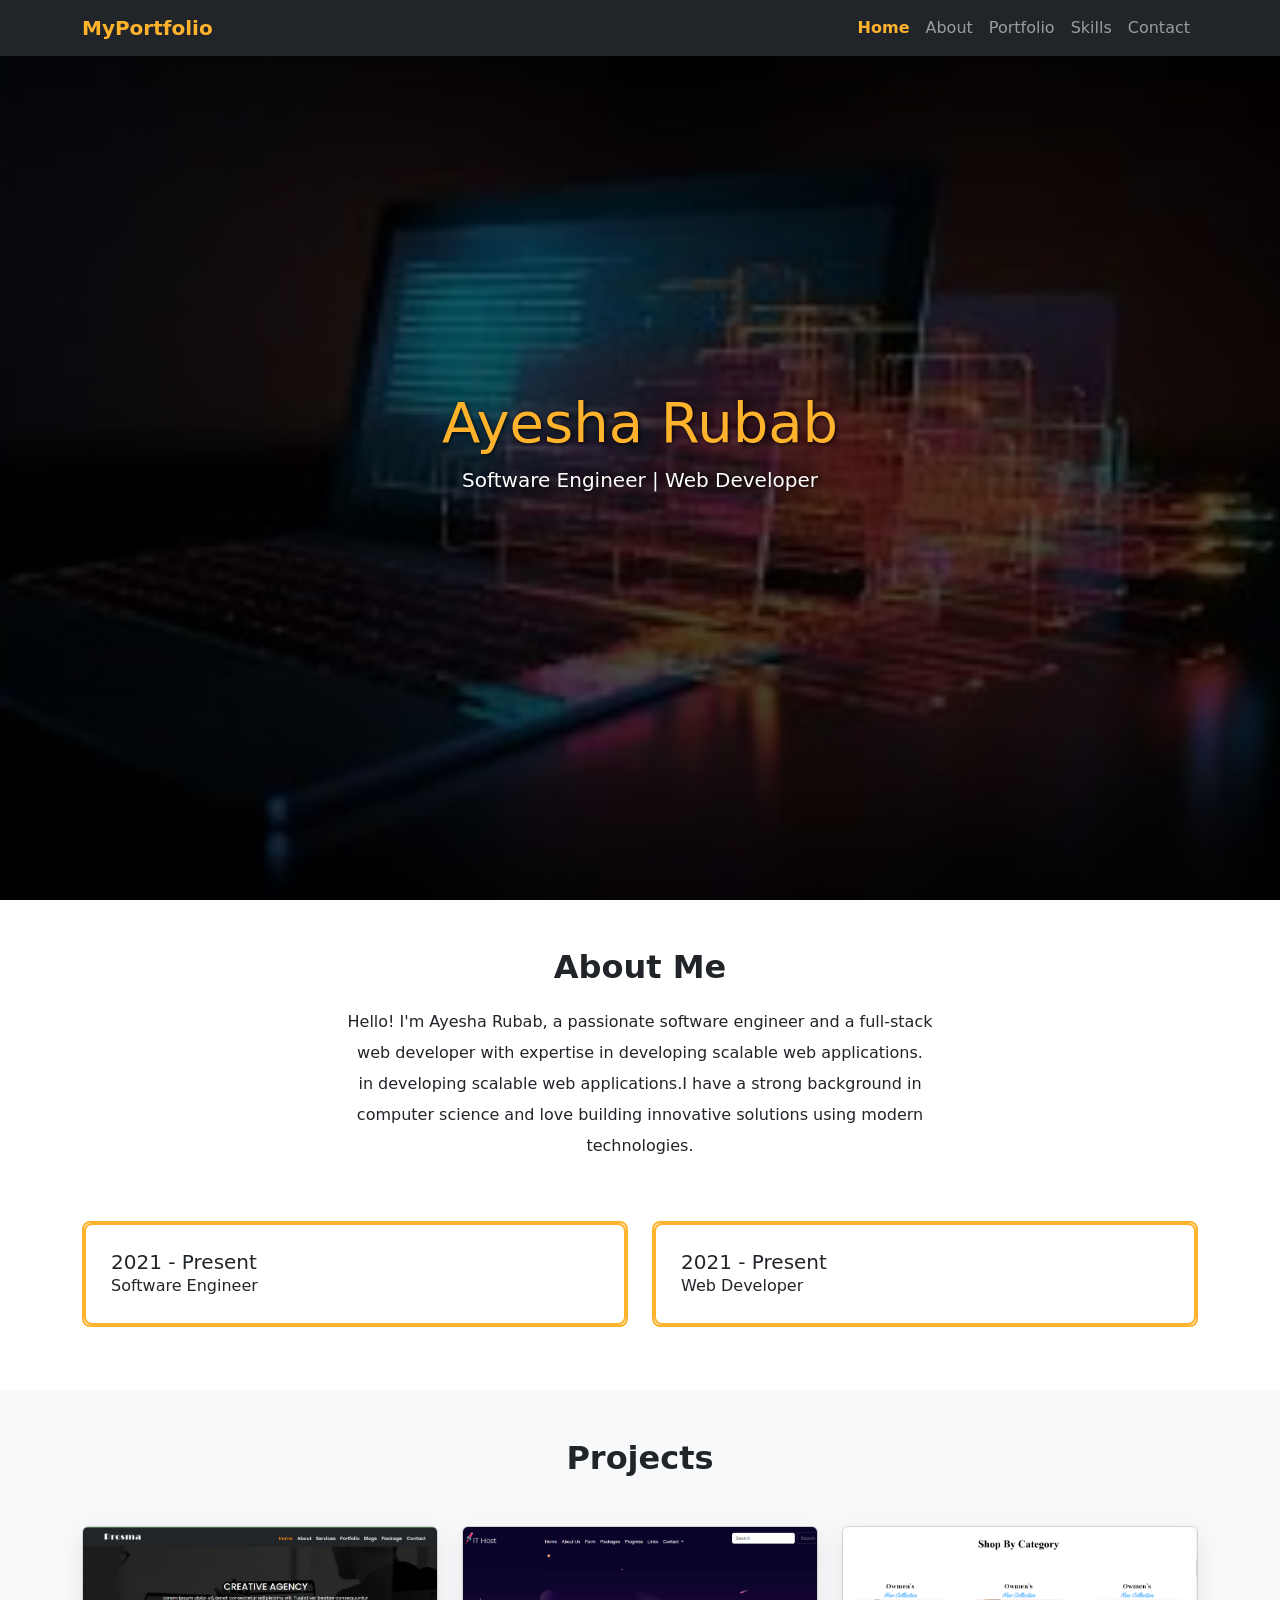
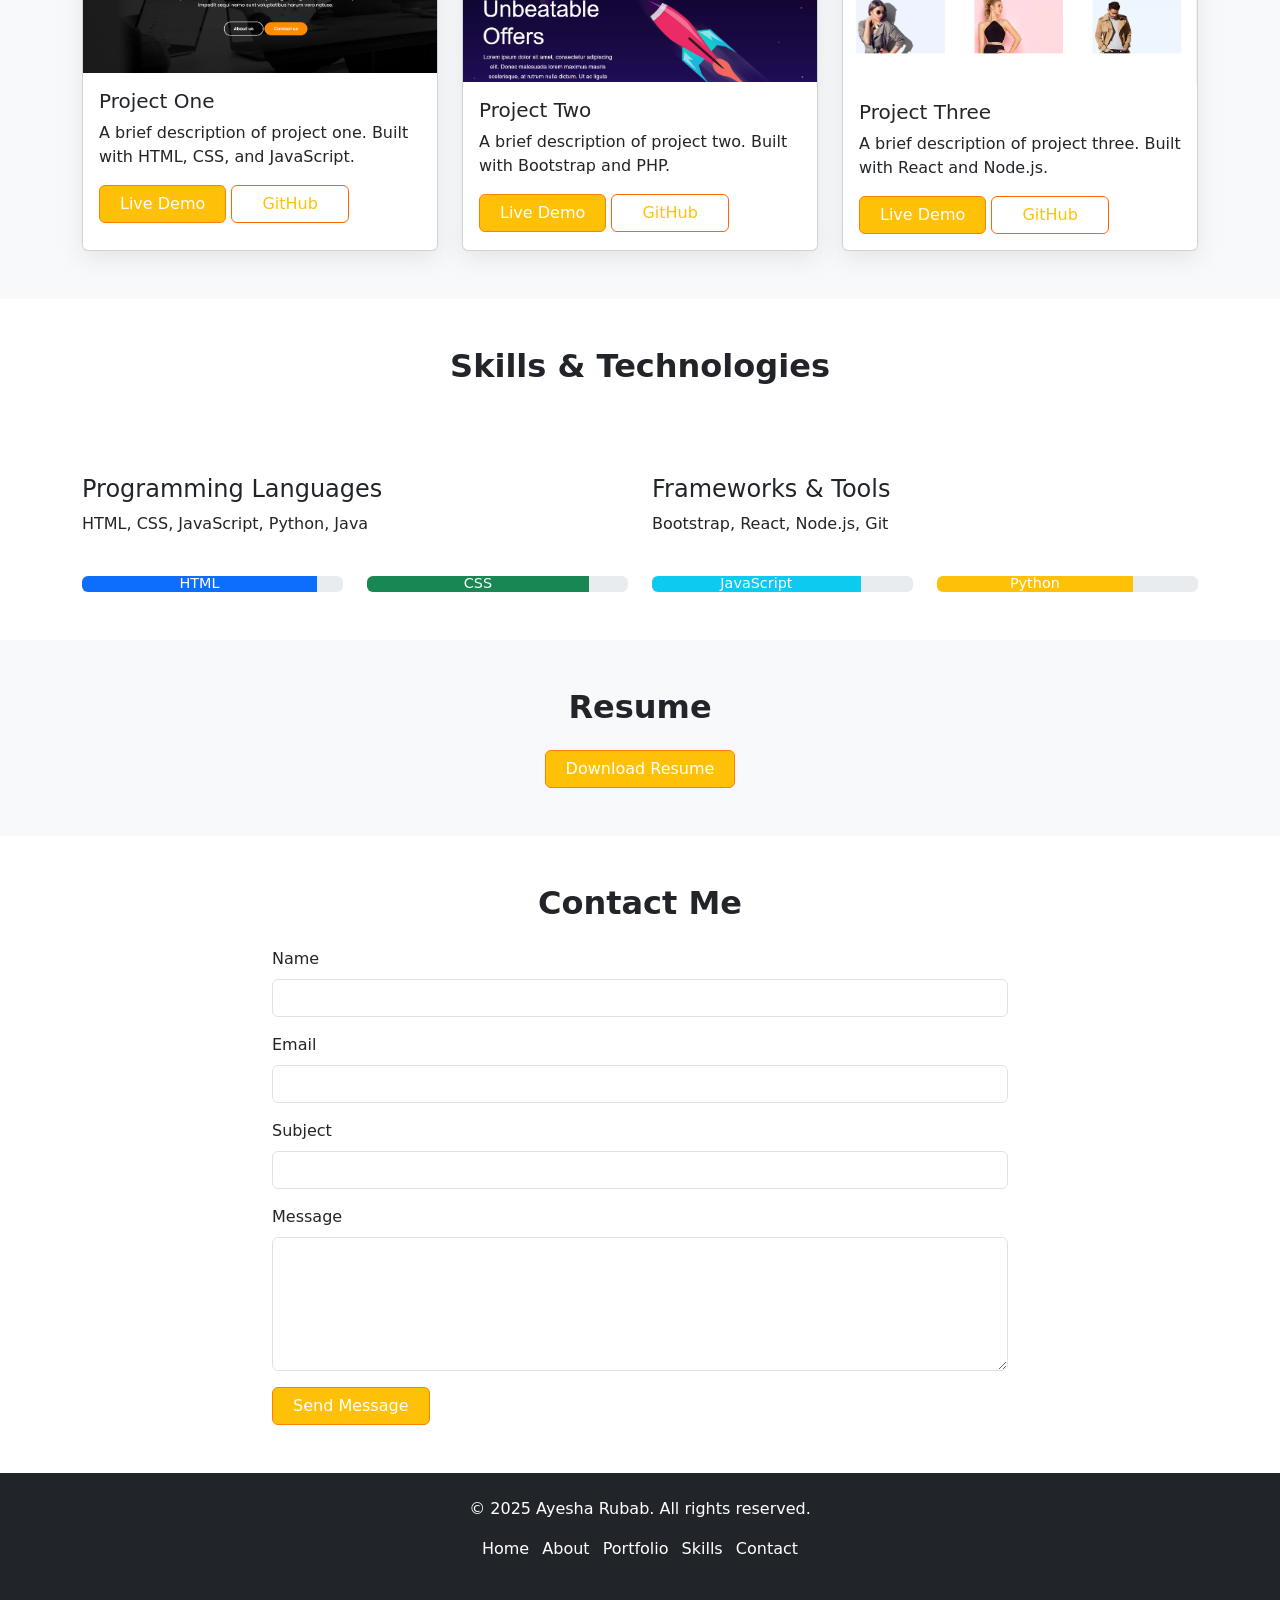
==== index.html @ a063195f "Rename portfolio.html to index.html" ====
<!DOCTYPE html>
<html lang="en">
<head>
  <meta charset="UTF-8">
  <meta name="viewport" content="width=device-width, initial-scale=1">
  <title>Software Engineer Portfolio</title>
  <!-- Bootstrap CSS -->
  <link href="https://cdn.jsdelivr.net/npm/bootstrap@5.3.0/dist/css/bootstrap.min.css" rel="stylesheet">
  <!-- Animate.css -->
  <link rel="stylesheet" href="https://cdnjs.cloudflare.com/ajax/libs/animate.css/4.1.1/animate.min.css"/>
  <!-- MY CSS -->
  <link rel="stylesheet" href="portfolio.css">
</head>

<body data-bs-spy="scroll" data-bs-target="#navbar" data-bs-offset="70" tabindex="0">
  <!-- Header and Navbar -->
  <nav id="navbar" class="navbar navbar-expand-lg navbar-dark bg-dark fixed-top">
    <div class="container">
      <a class="navbar-brand" href="#hero" >MyPortfolio</a>
      <button class="navbar-toggler" type="button" data-bs-toggle="collapse" data-bs-target="#navbarNav"
              aria-controls="navbarNav" aria-expanded="false" aria-label="Toggle navigation">
        <span class="navbar-toggler-icon"></span>
      </button>
      <div class="collapse navbar-collapse" id="navbarNav">
        <ul class="navbar-nav ms-auto">
          <li class="nav-item"><a class="nav-link" href="#hero">Home</a></li>
          <li class="nav-item"><a class="nav-link" href="#about">About</a></li>
          <li class="nav-item"><a class="nav-link" href="#portfolio">Portfolio</a></li>
          <li class="nav-item"><a class="nav-link" href="#skills">Skills</a></li>
          <li class="nav-item"><a class="nav-link" href="#contact">Contact</a></li>
        </ul>
      </div>
    </div>
  </nav>

  <!-- Hero Section -->
  <section id="hero" class="d-flex align-items-center justify-content-center vh-100 bg-light">
    <div class="container text-center">
      <h1 class="display-4 animate__animated animate__fadeInDown">Ayesha Rubab</h1>
      <p class="lead animate__animated animate__fadeInUp">Software Engineer | Web Developer</p>
     
    </div>
  </section>

  <!-- About Section -->
  <section id="about" class="py-5 bg-white">
    <div class="container">
      <h2 class="mb-4 text-center animate__animated animate__fadeInUp" >About Me</h2>
      <div class="row">
        
        <div class="col-md-12 animate__animated animate__fadeInLeft " style="text-align: center;">
       
          <p>
            <span class="typing" style="animation-delay: 0s;">Hello! I'm Ayesha Rubab, a passionate software engineer and a full-stack</span>
            <br>
            <span class="typing" style="animation-delay: 1.5s;"> web developer with expertise in developing scalable web applications.</span>
            <br>
            <span class="typing" style="animation-delay: 3s;">in developing scalable web applications.I have a strong background in </span>
            <br></span>
        
            <span class="typing" style="animation-delay: 4.5s;">  computer science and love building innovative solutions using modern </span>
            <br>
            <span class="typing" style="animation-delay: 6s;">  technologies.</span>
          </p>
        </div>
        </div>
           </div>
          </div>
       
      </div>
    </div>
    <div class="container"style="margin-top: 40px;" >
      <div class="row">
        <div class="col-md-6">
          <div class="cards mb-3">
            <div class="cards-body">
              <h5 class="card-title">2021 - Present</h5>
              <p class="card-text">Software Engineer</p>
            </div>
          </div>
        </div>
        <div class="col-md-6">
          <div class="cards mb-3">
            <div class="cards-body">
              <h5 class="card-title">2021 - Present</h5>
              <p class="card-text">Web Developer</p>
            </div>
          </div>
        </div>
      </div>
    </div>
  </section>

  <!--Projects Section -->
  <section id="portfolio" class="py-5 bg-light">
    <div class="container">
      <h2 class="mb-5 text-center animate__animated animate__fadeInUp" >Projects</h2>
      <div class="row g-4">
        <div class="col-md-4 animate__animated animate__fadeInUp">
          <div class="card h-100">
            <img src="project1.PNG" class="card-img-top" alt="Project 1">
            <div class="card-body">
              <h5 class="card-title">Project One</h5>
              <p class="card-text">A brief description of project one. Built with HTML, CSS, and JavaScript.</p>
              <a href="#" class="btn btn-primary">Live Demo</a>
              <a href="#" class="btn btn-secondary">GitHub</a>
            </div>
          </div>
        </div>
        <div class="col-md-4 animate__animated animate__fadeInUp" style="animation-delay: 0.2s;">
          <div class="card h-100">
            <img src="project2.PNG" class="card-img-top" alt="Project 2">
            <div class="card-body">
              <h5 class="card-title">Project Two</h5>
              <p class="card-text">A brief description of project two. Built with Bootstrap and PHP.</p>
              <a href="#" class="btn btn-primary">Live Demo</a>
              <a href="#" class="btn btn-secondary">GitHub</a>
            </div>
          </div>
        </div>
        <div class="col-md-4 animate__animated animate__fadeInUp" style="animation-delay: 0.4s;">
          <div class="card h-100">
            <img src="project3.PNG" class="card-img-top" alt="Project 3">
            <div class="card-body">
              <h5 class="card-title">Project Three</h5>
              <p class="card-text">A brief description of project three. Built with React and Node.js.</p>
              <a href="#" class="btn btn-primary">Live Demo</a>
              <a href="#" class="btn btn-secondary">GitHub</a>
            </div>
          </div>
        </div>
      </div>
    </div>
  </section>

  <!-- Skills & Technologies Section -->
  <section id="skills" class="py-5 bg-white">
    <div class="container">
      <h2 class="text-center animate__animated animate__fadeInUp" style="margin-bottom: 90px;">Skills & Technologies</h2>
      <div class="row">
        <div class="col-md-6 animate__animated animate__fadeInLeft">
          <h4>Programming Languages</h4>
          <p>HTML, CSS, JavaScript, Python, Java</p>
        </div>
        <div class="col-md-6 animate__animated animate__fadeInRight">
          <h4>Frameworks & Tools</h4>
          <p>Bootstrap, React, Node.js, Git</p>
        </div>
      </div>
      <div class="row mt-4">
        <div class="col-md-3 animate__animated animate__fadeInUp">
          <div class="progress">
            <div class="progress-bar" role="progressbar" style="width: 90%;" aria-valuenow="90" aria-valuemin="0" aria-valuemax="100">HTML</div>
          </div>
        </div>
        <div class="col-md-3 animate__animated animate__fadeInUp" style="animation-delay: 0.2s;">
          <div class="progress">
            <div class="progress-bar bg-success" role="progressbar" style="width: 85%;" aria-valuenow="85" aria-valuemin="0" aria-valuemax="100">CSS</div>
          </div>
        </div>
        <div class="col-md-3 animate__animated animate__fadeInUp" style="animation-delay: 0.4s;">
          <div class="progress">
            <div class="progress-bar bg-info" role="progressbar" style="width: 80%;" aria-valuenow="80" aria-valuemin="0" aria-valuemax="100">JavaScript</div>
          </div>
        </div>
        <div class="col-md-3 animate__animated animate__fadeInUp" style="animation-delay: 0.6s;">
          <div class="progress">
            <div class="progress-bar bg-warning" role="progressbar" style="width: 75%;" aria-valuenow="75" aria-valuemin="0" aria-valuemax="100">Python</div>
          </div>
        </div>
      </div>
    </div>
  </section>

  <!-- Resume Section -->
  <section id="resume" class="py-5 bg-light">
    <div class="container">
      <h2 class="mb-4 text-center animate__animated animate__fadeInUp">Resume</h2>
      <div class="text-center">
        <a href="resume.pdf" class="btn btn-primary" target="_blank">Download Resume</a>

      </div>
    </div>
  </section>

  <!-- Contact Section -->
  <section id="contact" class="py-5 bg-white">
    <div class="container">
      <h2 class="mb-4 text-center animate__animated animate__fadeInUp">Contact Me</h2>
      <div class="row justify-content-center">
        <div class="col-md-8 animate__animated animate__fadeInUp">
          <form id="contact-form">
            <div class="mb-3">
              <label for="name" class="form-label">Name</label>
              <input type="text" class="form-control" id="name" required>
            </div>
            <div class="mb-3">
              <label for="email" class="form-label">Email</label>
              <input type="email" class="form-control" id="email" required>
            </div>
            <div class="mb-3">
              <label for="subject" class="form-label">Subject</label>
              <input type="text" class="form-control" id="subject" required>
            </div>
            <div class="mb-3">
              <label for="message" class="form-label">Message</label>
              <textarea class="form-control" id="message" rows="5" required></textarea>
            </div>
            <button type="submit" class="btn btn-primary animate__animated animate__pulse">Send Message</button>
          </form>
        </div>
      </div>
    </div>
  </section>

  <!-- Footer -->
  <footer class="py-4 bg-dark text-white">
    <div class="container text-center">
      <p>&copy; 2025 Ayesha Rubab. All rights reserved.</p>
      <p>
        <div class="below-links">
          <a href="#hero" class=" link me-2">Home</a>
        <a href="#about" class=" link me-2">About</a>
        <a href="#portfolio" class=" link me-2">Portfolio</a>
        <a href="#skills" class=" link me-2">Skills</a>
        <a href="#contact" class="link">Contact</a>
        </div>
      </p>
    </div>
  </footer>

  <!-- Bootstrap JS Bundle (with Popper) -->
  <script src="https://cdn.jsdelivr.net/npm/bootstrap@5.3.0/dist/js/bootstrap.bundle.min.js"></script>
  <!-- Custom JS -->
  <script src="portfolio.js"></script>
</body>
</html>
---- portfolio.css ----
/* Global styles */
body {
    scroll-behavior: smooth;
    cursor: pointer;
  }

 

.navbar-nav .nav-link {
  font-weight: 500;
  transition: all 0.3s ease-in-out;
}


.navbar-nav .nav-link.active {
    color: #FFB22C !important;
    font-weight: bold;
}
.navbar-brand{
  color:#FFB22C;
}

  
  /* Hero Section */
  #hero {
    background: linear-gradient(
        to bottom,
        rgba(0, 0, 0, 0.5), /* dark at the top */
        rgba(0, 0, 0, 0.8)    /* transparent at the bottom */
      ),
      url('portfolio bg.jpeg') no-repeat center center/cover;
    color: #fff;
    text-shadow: 1px 1px 4px rgba(0, 0, 0, 0.8);
  }
  
  
#hero h1{
    font-weight: 400;
    color:#FFB22C;
    transition: 0.6s;
}

#hero h1:hover{
  font-weight: 400;
  color: white;
}

.typing {
  display: inline-block;
  white-space: nowrap;
  overflow: hidden;
  border-right: 1px; /* Single-line cursor */
  width: 0;
  animation: typing 1.5s steps(30,end) forwards, blink 0.7s infinite;

}

@keyframes typing {
  from { width: 0; }
  to { width: 100%; }
}

@keyframes blink {
  50% { border-color: transparent; }
}
.card{
  box-shadow: rgba(149, 157, 165, 0.2) 0px 8px 24px;
}

/* Cards with Animation & Hover Effects */
.cards {
  border: 2px solid #FFB22C;
  border-radius: 8px;
  transition: transform 0.4s ease, box-shadow 0.4s ease;
  
}

.cards:hover {
  transform: scale(1.05);
  box-shadow: 0px 5px 15px rgba(255, 178, 44, 0.5);
}

.cards-body{
  border: 2px solid #FFB22C;
  border-radius: 8px;
  padding: 25px;
}
/* Adding Fade-in Effect on Scroll */
.animate__animated {
  animation-duration: 1s;
}

#hero p{
   color: #fff;
   cursor: pointer;
 transition: 0.6s;
}

#hero p:hover{
    color:#FFB22C;

 }
  /* Navbar Customization */
  .navbar-brand {
    font-weight: bold;
  }
  
  /* Section Headings */
  section h2 {
    font-weight: bold;
    margin-bottom: 1rem;
  }
  
  /* Progress Bars */
  .progress-bar {
    font-size: 0.9rem;
    line-height: 1.5;
  }
  
  /* Footer Links */
  footer a {
    transition: color 0.3s ease;
  }
  
  footer a:hover {
    color: #ffc107;
  }
  
  /* Custom Animation Duration */
  .animate__animated {
    animation-duration: 1s;
  }
  .btn-primary {
    background-color:#ffc107 ; /* Attractive orange background */
    border-color: #ff7f00;
    color: white;
    padding-left: 20px;
    padding-right: 20px;
}

.btn-secondary {
    background-color:white; /* Slightly darker orange */
    border-color: #ff6600;
    color:#ffc107 ;
    padding-left: 30px;
    padding-right: 30px;
    
}

/* Hover effect */
.btn-primary:hover, .btn-secondary:hover {
    background-color: #f57e28; /* Darker shade on hover */
    border-color: #cc5500;
    color: white;
    transform: scale(1.05);
    transition: all 0.3s ease-in-out;
}

  .below-links a{
    font-weight: 500;
    transition: all 0.3s ease-in-out;
    color: white;
  }

  .below-links:hover{
    font-weight: 500;
    transition: all 0.3s ease-in-out;
  }
  .link{
    list-style: none;
    text-decoration: none;
  }
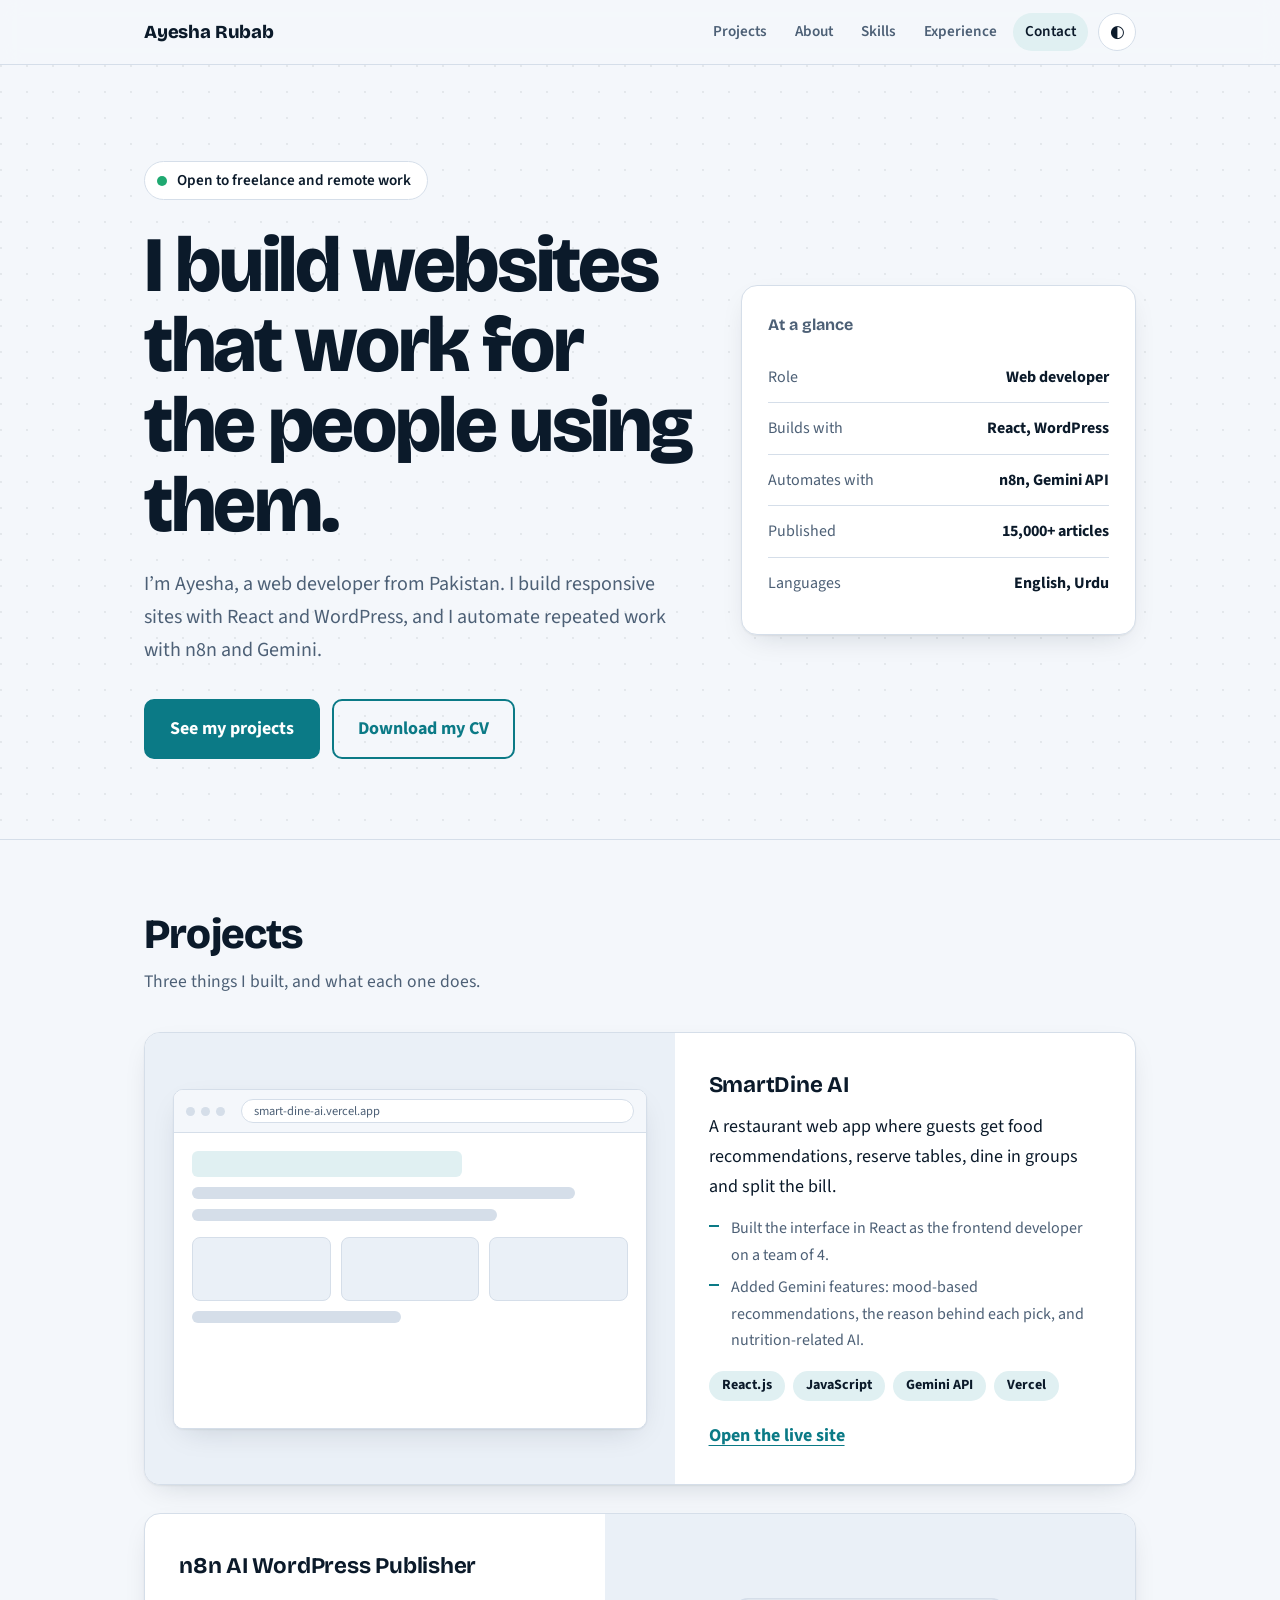
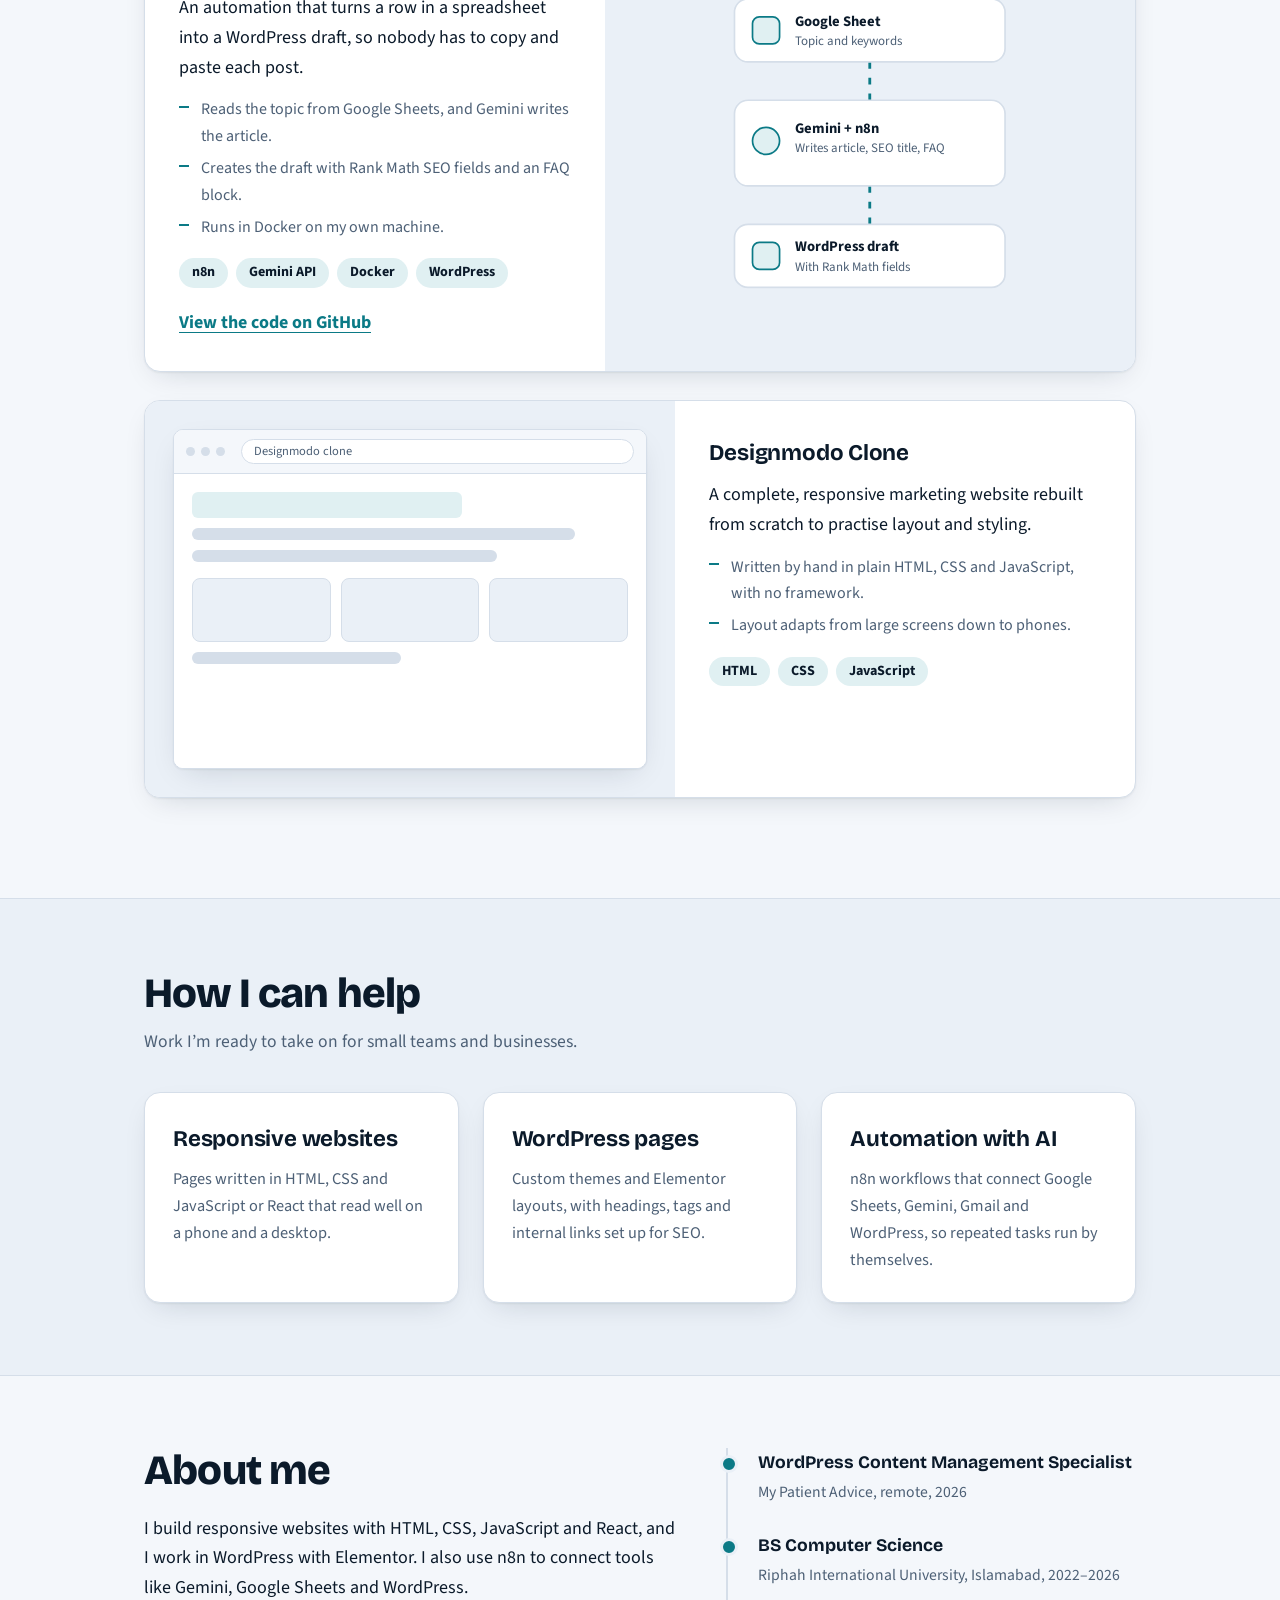
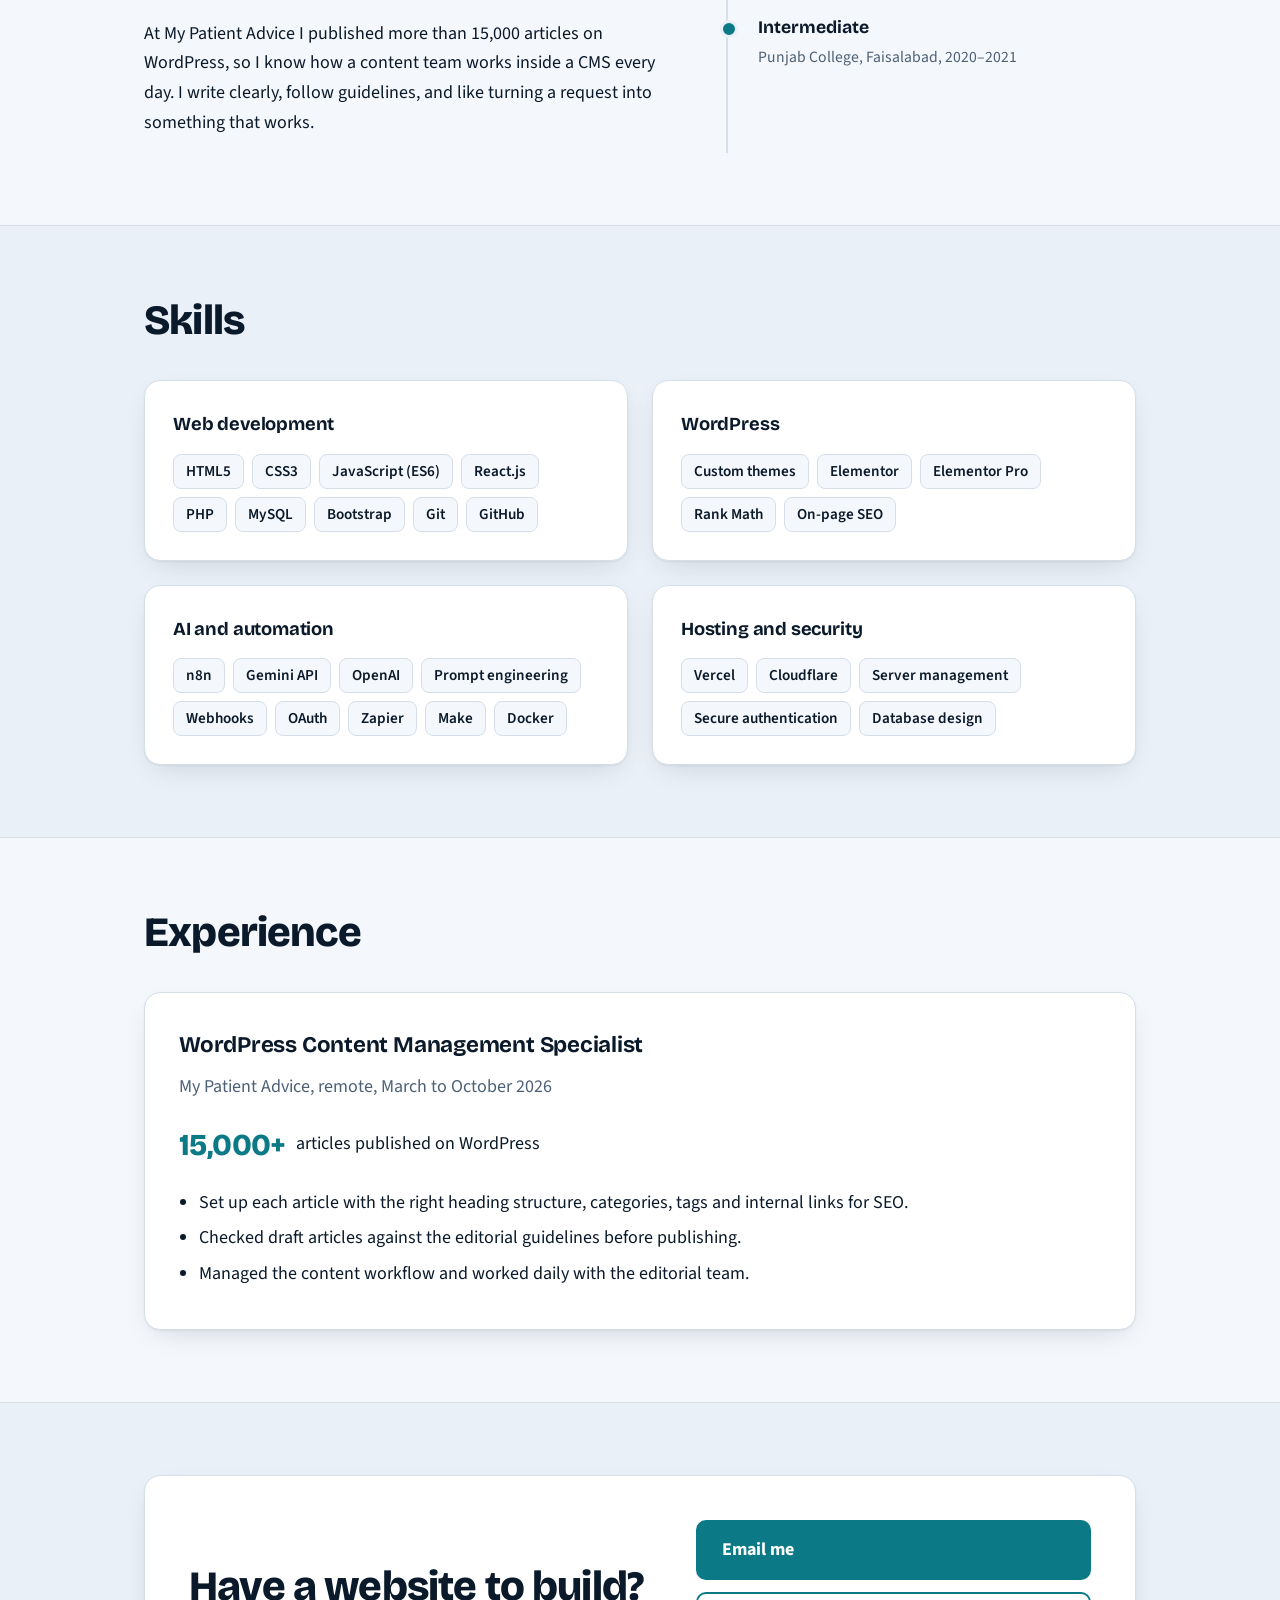
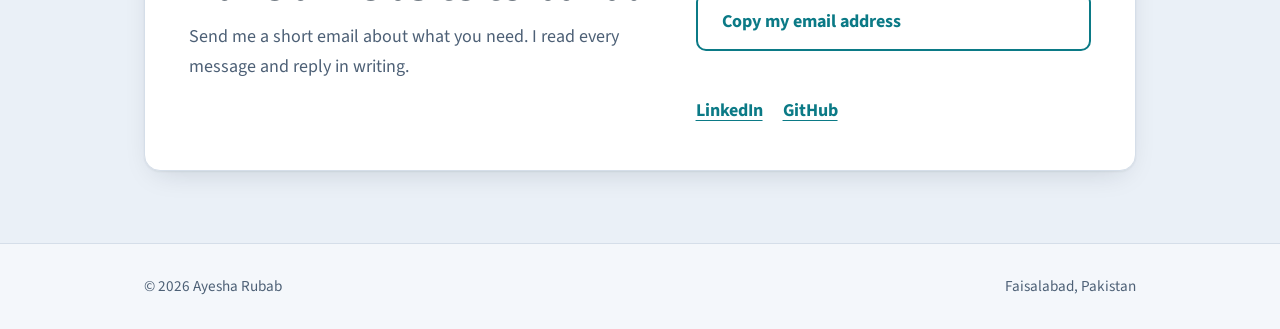
==== commit 6cf33df3: "Update index.html" ====
--- a/index.html
+++ b/index.html
@@ -1,237 +1,427 @@
 <!DOCTYPE html>
 <html lang="en">
 <head>
-  <meta charset="UTF-8">
-  <meta name="viewport" content="width=device-width, initial-scale=1">
-  <title>Software Engineer Portfolio</title>
-  <!-- Bootstrap CSS -->
-  <link href="https://cdn.jsdelivr.net/npm/bootstrap@5.3.0/dist/css/bootstrap.min.css" rel="stylesheet">
-  <!-- Animate.css -->
-  <link rel="stylesheet" href="https://cdnjs.cloudflare.com/ajax/libs/animate.css/4.1.1/animate.min.css"/>
-  <!-- MY CSS -->
-  <link rel="stylesheet" href="portfolio.css">
+<meta charset="utf-8">
+<meta name="viewport" content="width=device-width, initial-scale=1">
+<title>Ayesha Rubab | Web Developer</title>
+<meta name="description" content="Ayesha Rubab is a web developer who builds responsive websites with React and WordPress, and automations with n8n.">
+<meta name="theme-color" content="#0B1A2A">
+<link rel="preconnect" href="https://fonts.googleapis.com">
+<link rel="preconnect" href="https://fonts.gstatic.com" crossorigin>
+<link href="https://fonts.googleapis.com/css2?family=Bricolage+Grotesque:opsz,wght@12..96,500;12..96,700;12..96,800&family=Source+Sans+3:wght@400;600;700&display=swap" rel="stylesheet">
+<style>
+:root{
+  --bg:#F4F7FB; --bg2:#EAF0F7; --surface:#FFFFFF; --ink:#0B1A2A; --muted:#4D6076;
+  --line:#D5DEE9; --accent:#0B7A86; --accent2:#E08A00; --accent-ink:#FFFFFF; --tag:#E0F0F2;
+  --grid:rgba(11,26,42,.07); --shadow:0 1px 2px rgba(11,26,42,.06),0 10px 30px -12px rgba(11,26,42,.18);
+  --head:"Bricolage Grotesque","Segoe UI",Arial,sans-serif;
+  --body:"Source Sans 3","Segoe UI",Arial,sans-serif;
+}
+@media (prefers-color-scheme:dark){
+  :root:not([data-theme]){
+    --bg:#0B1A2A; --bg2:#0F2236; --surface:#122A40; --ink:#EAF1F8; --muted:#9DB2C7;
+    --line:#223C55; --accent:#4FD1DC; --accent2:#F4B04A; --accent-ink:#06202B; --tag:#16394A;
+    --grid:rgba(234,241,248,.06); --shadow:0 1px 2px rgba(0,0,0,.3),0 14px 34px -14px rgba(0,0,0,.6);
+  }
+}
+:root[data-theme="dark"]{
+  --bg:#0B1A2A; --bg2:#0F2236; --surface:#122A40; --ink:#EAF1F8; --muted:#9DB2C7;
+  --line:#223C55; --accent:#4FD1DC; --accent2:#F4B04A; --accent-ink:#06202B; --tag:#16394A;
+  --grid:rgba(234,241,248,.06); --shadow:0 1px 2px rgba(0,0,0,.3),0 14px 34px -14px rgba(0,0,0,.6);
+}
+*{box-sizing:border-box}
+html{scroll-behavior:smooth;scroll-padding-top:72px}
+body{margin:0;background:var(--bg);color:var(--ink);font-family:var(--body);font-size:18px;line-height:1.65;-webkit-font-smoothing:antialiased}
+a{color:var(--accent)}
+a:focus-visible,button:focus-visible{outline:3px solid var(--accent);outline-offset:3px;border-radius:6px}
+.wrap{max-width:1040px;margin:0 auto;padding:0 24px}
+.skip{position:absolute;left:-999px;top:8px;background:var(--accent);color:var(--accent-ink);padding:8px 14px;border-radius:6px;z-index:20}
+.skip:focus{left:8px}
+
+/* header */
+header.top{position:sticky;top:0;z-index:10;background:color-mix(in srgb,var(--bg) 88%,transparent);backdrop-filter:blur(10px);-webkit-backdrop-filter:blur(10px);border-bottom:1px solid var(--line)}
+header.top .wrap{display:flex;align-items:center;justify-content:space-between;gap:12px;min-height:64px}
+.brand{font-family:var(--head);font-weight:800;color:var(--ink);text-decoration:none;font-size:1.15rem;letter-spacing:-.01em}
+nav{display:flex;align-items:center;gap:4px;flex-wrap:wrap}
+nav a{color:var(--muted);text-decoration:none;font-weight:600;font-size:.95rem;padding:6px 12px;border-radius:999px}
+nav a:hover{color:var(--ink)}
+nav a.on{color:var(--ink);background:var(--tag)}
+.theme{margin-left:6px;width:38px;height:38px;border-radius:50%;border:1px solid var(--line);background:var(--surface);color:var(--ink);cursor:pointer;font-size:1.05rem;line-height:1}
+.theme:hover{border-color:var(--accent)}
+
+/* hero */
+.hero{position:relative;padding:96px 0 80px;background:
+  radial-gradient(circle at 1px 1px,var(--grid) 1px,transparent 0) 0 0/26px 26px}
+.hero .wrap{display:grid;grid-template-columns:1.25fr .9fr;gap:48px;align-items:center}
+.status{display:inline-flex;align-items:center;gap:10px;background:var(--surface);border:1px solid var(--line);border-radius:999px;padding:6px 16px 6px 12px;font-size:.95rem;font-weight:600;margin-bottom:26px}
+.dot{width:10px;height:10px;border-radius:50%;background:#1FA971;box-shadow:0 0 0 0 rgba(31,169,113,.55);animation:pulse 2.2s infinite}
+@keyframes pulse{70%{box-shadow:0 0 0 10px rgba(31,169,113,0)}100%{box-shadow:0 0 0 0 rgba(31,169,113,0)}}
+.hero h1{font-family:var(--head);font-weight:800;font-size:clamp(2.6rem,6.4vw,4.9rem);line-height:1.02;margin:0 0 22px;letter-spacing:-.03em}
+.lead{font-size:1.25rem;color:var(--muted);max-width:32em;margin:0 0 32px}
+.btns{display:flex;gap:12px;flex-wrap:wrap}
+.btn{display:inline-flex;align-items:center;gap:8px;padding:13px 24px;border-radius:10px;font-weight:700;text-decoration:none;border:2px solid var(--accent);cursor:pointer;font:inherit;font-weight:700;transition:transform .15s,filter .15s}
+.btn.primary{background:var(--accent);color:var(--accent-ink)}
+.btn.ghost{color:var(--accent);background:transparent}
+.btn:hover{transform:translateY(-2px)}
+
+/* hero aside: profile facts card */
+.facts{background:var(--surface);border:1px solid var(--line);border-radius:16px;box-shadow:var(--shadow);padding:26px}
+.facts h2{font-size:1rem;margin:0 0 14px;font-family:var(--head);color:var(--muted);font-weight:700}
+.facts ul{list-style:none;margin:0;padding:0}
+.facts li{display:flex;justify-content:space-between;gap:16px;padding:12px 0;border-top:1px solid var(--line);font-size:1rem}
+.facts li:first-child{border-top:0}
+.facts li span:first-child{color:var(--muted)}
+.facts li span:last-child{font-weight:700;text-align:right}
+
+/* load sequence (the one orchestrated moment) */
+.seq{opacity:0;transform:translateY(14px);animation:rise .7s cubic-bezier(.2,.7,.2,1) forwards}
+.seq:nth-child(1){animation-delay:.05s}.seq:nth-child(2){animation-delay:.15s}.seq:nth-child(3){animation-delay:.25s}.seq:nth-child(4){animation-delay:.35s}
+.facts.seq{animation-delay:.45s}
+@keyframes rise{to{opacity:1;transform:none}}
+
+/* sections */
+section{padding:72px 0;border-top:1px solid var(--line)}
+section.alt{background:var(--bg2)}
+.sec-head{max-width:40em;margin-bottom:36px}
+h2.title{font-family:var(--head);font-weight:800;font-size:clamp(1.9rem,4vw,2.6rem);line-height:1.1;margin:0 0 10px;letter-spacing:-.02em}
+.sec-head p{margin:0;color:var(--muted);font-size:1.1rem}
+h3{font-family:var(--head);font-weight:700;font-size:1.4rem;margin:0 0 8px;letter-spacing:-.01em}
+
+/* projects */
+.card{background:var(--surface);border:1px solid var(--line);border-radius:16px;box-shadow:var(--shadow);overflow:hidden}
+.proj{display:grid;grid-template-columns:1.15fr 1fr;gap:0;margin-bottom:28px}
+.proj.flip{grid-template-columns:1fr 1.15fr}
+.proj.flip .media{order:2}
+.media{background:var(--bg2);padding:28px;display:flex;align-items:center;justify-content:center}
+.body{padding:34px}
+.body p{margin:0 0 6px}
+.tags{list-style:none;padding:0;margin:18px 0 20px;display:flex;flex-wrap:wrap;gap:8px}
+.tags li{background:var(--tag);border-radius:999px;padding:3px 13px;font-size:.88rem;font-weight:700;color:var(--ink)}
+.links{display:flex;gap:20px;flex-wrap:wrap;font-weight:700}
+.links a{text-underline-offset:4px}
+.did{margin:14px 0 0;padding:0;list-style:none}
+.did li{position:relative;padding-left:22px;margin:6px 0;color:var(--muted);font-size:1rem}
+.did li::before{content:"";position:absolute;left:0;top:.62em;width:10px;height:2px;background:var(--accent)}
+
+/* browser frame */
+.browser{width:100%;border-radius:10px;border:1px solid var(--line);background:var(--surface);box-shadow:var(--shadow);overflow:hidden}
+.bar{display:flex;align-items:center;gap:6px;padding:9px 12px;border-bottom:1px solid var(--line);background:var(--bg)}
+.bar i{width:9px;height:9px;border-radius:50%;background:var(--line)}
+.bar span{margin-left:10px;flex:1;background:var(--surface);border:1px solid var(--line);border-radius:999px;padding:1px 12px;font-size:.78rem;color:var(--muted);white-space:nowrap;overflow:hidden;text-overflow:ellipsis}
+.screen{position:relative;aspect-ratio:16/10;background:var(--surface)}
+.screen img{position:absolute;inset:0;width:100%;height:100%;object-fit:cover;object-position:top;z-index:2}
+.skel{position:absolute;inset:0;padding:18px;display:grid;gap:10px;align-content:start}
+.skel b{display:block;height:12px;border-radius:6px;background:var(--line)}
+.skel b.h{height:26px;width:62%;background:var(--tag)}
+.skel b.w{width:88%}.skel b.m{width:70%}.skel b.s{width:48%}
+.skel .row{display:grid;grid-template-columns:repeat(3,1fr);gap:10px;margin-top:6px}
+.skel .row em{display:block;height:64px;border-radius:8px;background:var(--bg2);border:1px solid var(--line)}
+.skel .cap{position:absolute;right:14px;bottom:10px;font-size:.78rem;color:var(--muted)}
+
+/* pipeline (n8n) */
+.flow{width:100%;padding:8px 0}
+.flow svg{width:100%;height:auto;display:block}
+.flow text{font-family:var(--body);font-size:13px;font-weight:700;fill:var(--ink)}
+.flow .sub{font-weight:400;fill:var(--muted);font-size:11.5px}
+.flow .node{fill:var(--surface);stroke:var(--line);stroke-width:1.5}
+.flow .pipe{stroke:var(--accent);stroke-width:2.5;fill:none;stroke-dasharray:6 8;animation:dash 1.2s linear infinite}
+.flow .ico{fill:var(--tag);stroke:var(--accent);stroke-width:1.5}
+@keyframes dash{to{stroke-dashoffset:-28}}
+
+/* about */
+.about{display:grid;grid-template-columns:1.3fr 1fr;gap:48px}
+.about p{margin:0 0 16px}
+.timeline{list-style:none;margin:0;padding:0 0 0 22px;border-left:2px solid var(--line)}
+.timeline li{position:relative;padding:0 0 24px 8px}
+.timeline li::before{content:"";position:absolute;left:-30px;top:7px;width:12px;height:12px;border-radius:50%;background:var(--accent);border:3px solid var(--bg2)}
+.timeline strong{display:block;font-family:var(--head);font-size:1.1rem}
+.timeline span{color:var(--muted);font-size:.98rem}
+
+/* skills */
+.skills{display:grid;grid-template-columns:repeat(2,1fr);gap:24px}
+.skill{padding:28px}
+.skill h3{font-size:1.15rem;margin-bottom:14px}
+.chips{display:flex;flex-wrap:wrap;gap:8px;margin:0;padding:0;list-style:none}
+.chips li{border:1px solid var(--line);border-radius:8px;padding:4px 12px;font-size:.95rem;font-weight:600;background:var(--bg)}
+
+/* services */
+.services{display:grid;grid-template-columns:repeat(3,1fr);gap:24px}
+.service{padding:28px}
+.service p{margin:0;color:var(--muted);font-size:1.02rem}
+
+/* experience */
+.job{padding:34px}
+.job .meta{color:var(--muted);margin:0 0 14px}
+.job ul{margin:0;padding-left:20px}
+.job li{margin:6px 0}
+.big{display:inline-block;font-family:var(--head);font-weight:800;font-size:1.9rem;color:var(--accent);margin-right:10px;vertical-align:middle;letter-spacing:-.02em}
+
+/* contact */
+.contact{text-align:left}
+.contact .card{padding:44px;display:grid;grid-template-columns:1.2fr 1fr;gap:32px;align-items:center}
+.contact h2.title{margin-bottom:12px}
+.contact p{color:var(--muted);margin:0}
+.mail{display:flex;flex-direction:column;gap:12px}
+.copy-msg{min-height:1.4em;font-size:.95rem;color:var(--accent);font-weight:600;margin:0}
+footer{border-top:1px solid var(--line);padding:30px 0;color:var(--muted);font-size:.95rem}
+footer .wrap{display:flex;justify-content:space-between;gap:12px;flex-wrap:wrap}
+
+@media (max-width:860px){
+  .hero{padding:56px 0 48px}
+  .hero .wrap,.about,.contact .card,.proj,.proj.flip{grid-template-columns:1fr}
+  .proj.flip .media{order:0}
+  .skills,.services{grid-template-columns:1fr}
+  .body,.job{padding:26px}
+  .contact .card{padding:28px}
+  .brand{white-space:nowrap;font-size:1rem}
+  nav{flex-wrap:nowrap;gap:0}
+  nav a{padding:6px 7px;font-size:.85rem;white-space:nowrap}
+  nav .hide-sm{display:none}
+  .theme{margin-left:4px;width:34px;height:34px;flex:none}
+}
+@media (prefers-reduced-motion:reduce){
+  html{scroll-behavior:auto}
+  .seq{animation:none;opacity:1;transform:none}
+  .dot,.flow .pipe{animation:none}
+  .btn{transition:none}
+}
+</style>
 </head>
-
-<body data-bs-spy="scroll" data-bs-target="#navbar" data-bs-offset="70" tabindex="0">
-  <!-- Header and Navbar -->
-  <nav id="navbar" class="navbar navbar-expand-lg navbar-dark bg-dark fixed-top">
-    <div class="container">
-      <a class="navbar-brand" href="#hero" >MyPortfolio</a>
-      <button class="navbar-toggler" type="button" data-bs-toggle="collapse" data-bs-target="#navbarNav"
-              aria-controls="navbarNav" aria-expanded="false" aria-label="Toggle navigation">
-        <span class="navbar-toggler-icon"></span>
-      </button>
-      <div class="collapse navbar-collapse" id="navbarNav">
-        <ul class="navbar-nav ms-auto">
-          <li class="nav-item"><a class="nav-link" href="#hero">Home</a></li>
-          <li class="nav-item"><a class="nav-link" href="#about">About</a></li>
-          <li class="nav-item"><a class="nav-link" href="#portfolio">Portfolio</a></li>
-          <li class="nav-item"><a class="nav-link" href="#skills">Skills</a></li>
-          <li class="nav-item"><a class="nav-link" href="#contact">Contact</a></li>
+<body>
+<a class="skip" href="#projects">Skip to projects</a>
+
+<header class="top">
+  <div class="wrap">
+    <a class="brand" href="#top">Ayesha Rubab</a>
+    <nav aria-label="Main">
+      <a href="#projects">Projects</a>
+      <a href="#about">About</a>
+      <a href="#skills" class="hide-sm">Skills</a>
+      <a href="#experience" class="hide-sm">Experience</a>
+      <a href="#contact">Contact</a>
+      <button class="theme" id="theme" type="button" aria-label="Switch between light and dark theme">◐</button>
+    </nav>
+  </div>
+</header>
+
+<main id="top">
+  <div class="hero">
+    <div class="wrap">
+      <div>
+        <div class="status seq"><span class="dot" aria-hidden="true"></span>Open to freelance and remote work</div>
+        <h1 class="seq">I build websites that work for the people using them.</h1>
+        <p class="lead seq">I’m Ayesha, a web developer from Pakistan. I build responsive sites with React and WordPress, and I automate repeated work with n8n and Gemini.</p>
+        <div class="btns seq">
+          <a class="btn primary" href="#projects">See my projects</a>
+          <a class="btn ghost" href="resume.pdf">Download my CV</a>
+        </div>
+      </div>
+      <aside class="facts seq" aria-label="Quick facts">
+        <h2>At a glance</h2>
+        <ul>
+          <li><span>Role</span><span>Web developer</span></li>
+          <li><span>Builds with</span><span>React, WordPress</span></li>
+          <li><span>Automates with</span><span>n8n, Gemini API</span></li>
+          <li><span>Published</span><span>15,000+ articles</span></li>
+          <li><span>Languages</span><span>English, Urdu</span></li>
         </ul>
-      </div>
-    </div>
-  </nav>
-
-  <!-- Hero Section -->
-  <section id="hero" class="d-flex align-items-center justify-content-center vh-100 bg-light">
-    <div class="container text-center">
-      <h1 class="display-4 animate__animated animate__fadeInDown">Ayesha Rubab</h1>
-      <p class="lead animate__animated animate__fadeInUp">Software Engineer | Web Developer</p>
-     
-    </div>
-  </section>
-
-  <!-- About Section -->
-  <section id="about" class="py-5 bg-white">
-    <div class="container">
-      <h2 class="mb-4 text-center animate__animated animate__fadeInUp" >About Me</h2>
-      <div class="row">
-        
-        <div class="col-md-12 animate__animated animate__fadeInLeft " style="text-align: center;">
-       
-          <p>
-            <span class="typing" style="animation-delay: 0s;">Hello! I'm Ayesha Rubab, a passionate software engineer and a full-stack</span>
-            <br>
-            <span class="typing" style="animation-delay: 1.5s;"> web developer with expertise in developing scalable web applications.</span>
-            <br>
-            <span class="typing" style="animation-delay: 3s;">in developing scalable web applications.I have a strong background in </span>
-            <br></span>
-        
-            <span class="typing" style="animation-delay: 4.5s;">  computer science and love building innovative solutions using modern </span>
-            <br>
-            <span class="typing" style="animation-delay: 6s;">  technologies.</span>
-          </p>
-        </div>
-        </div>
-           </div>
-          </div>
-       
-      </div>
-    </div>
-    <div class="container"style="margin-top: 40px;" >
-      <div class="row">
-        <div class="col-md-6">
-          <div class="cards mb-3">
-            <div class="cards-body">
-              <h5 class="card-title">2021 - Present</h5>
-              <p class="card-text">Software Engineer</p>
+      </aside>
+    </div>
+  </div>
+
+  <section id="projects">
+    <div class="wrap">
+      <div class="sec-head">
+        <h2 class="title">Projects</h2>
+        <p>Three things I built, and what each one does.</p>
+      </div>
+
+      <article class="card proj">
+        <div class="media">
+          <div class="browser">
+            <div class="bar"><i></i><i></i><i></i><span>smart-dine-ai.vercel.app</span></div>
+            <div class="screen">
+              <div class="skel" aria-hidden="true"><b class="h"></b><b class="w"></b><b class="m"></b><div class="row"><em></em><em></em><em></em></div><b class="s"></b></div>
+              <img src="smartdine.png" alt="SmartDine AI home page" onerror="this.remove()">
             </div>
           </div>
         </div>
-        <div class="col-md-6">
-          <div class="cards mb-3">
-            <div class="cards-body">
-              <h5 class="card-title">2021 - Present</h5>
-              <p class="card-text">Web Developer</p>
+        <div class="body">
+          <h3>SmartDine AI</h3>
+          <p>A restaurant web app where guests get food recommendations, reserve tables, dine in groups and split the bill.</p>
+          <ul class="did">
+            <li>Built the interface in React as the frontend developer on a team of 4.</li>
+            <li>Added Gemini features: mood-based recommendations, the reason behind each pick, and nutrition-related AI.</li>
+          </ul>
+          <ul class="tags"><li>React.js</li><li>JavaScript</li><li>Gemini API</li><li>Vercel</li></ul>
+          <div class="links"><a href="https://smart-dine-ai.vercel.app">Open the live site</a></div>
+        </div>
+      </article>
+
+      <article class="card proj flip">
+        <div class="media">
+          <div class="flow" role="img" aria-label="Flow: a topic in Google Sheets goes to Gemini, which writes the article, and n8n creates a WordPress draft">
+            <svg viewBox="0 0 420 300" xmlns="http://www.w3.org/2000/svg">
+              <path class="pipe" d="M210 78 V112"/>
+              <path class="pipe" d="M210 188 V222"/>
+              <rect class="node" x="90" y="22" width="240" height="56" rx="12"/>
+              <rect class="ico" x="106" y="38" width="24" height="24" rx="6"/>
+              <text x="144" y="46">Google Sheet</text><text class="sub" x="144" y="63">Topic and keywords</text>
+              <rect class="node" x="90" y="112" width="240" height="76" rx="12"/>
+              <rect class="ico" x="106" y="136" width="24" height="24" rx="12"/>
+              <text x="144" y="141">Gemini + n8n</text><text class="sub" x="144" y="158">Writes article, SEO title, FAQ</text>
+              <rect class="node" x="90" y="222" width="240" height="56" rx="12"/>
+              <rect class="ico" x="106" y="238" width="24" height="24" rx="6"/>
+              <text x="144" y="246">WordPress draft</text><text class="sub" x="144" y="263">With Rank Math fields</text>
+            </svg>
+          </div>
+        </div>
+        <div class="body">
+          <h3>n8n AI WordPress Publisher</h3>
+          <p>An automation that turns a row in a spreadsheet into a WordPress draft, so nobody has to copy and paste each post.</p>
+          <ul class="did">
+            <li>Reads the topic from Google Sheets, and Gemini writes the article.</li>
+            <li>Creates the draft with Rank Math SEO fields and an FAQ block.</li>
+            <li>Runs in Docker on my own machine.</li>
+          </ul>
+          <ul class="tags"><li>n8n</li><li>Gemini API</li><li>Docker</li><li>WordPress</li></ul>
+          <div class="links"><a href="https://github.com/Ayesha-rubab-08/n8n-ai-wordpress-publisher">View the code on GitHub</a></div>
+        </div>
+      </article>
+
+      <article class="card proj">
+        <div class="media">
+          <div class="browser">
+            <div class="bar"><i></i><i></i><i></i><span>Designmodo clone</span></div>
+            <div class="screen">
+              <div class="skel" aria-hidden="true"><b class="h"></b><b class="w"></b><b class="m"></b><div class="row"><em></em><em></em><em></em></div><b class="s"></b></div>
+              <img src="designmodo.png" alt="Designmodo clone home page" onerror="this.remove()">
             </div>
           </div>
         </div>
-      </div>
-    </div>
-  </section>
-
-  <!--Projects Section -->
-  <section id="portfolio" class="py-5 bg-light">
-    <div class="container">
-      <h2 class="mb-5 text-center animate__animated animate__fadeInUp" >Projects</h2>
-      <div class="row g-4">
-        <div class="col-md-4 animate__animated animate__fadeInUp">
-          <div class="card h-100">
-            <img src="project1.PNG" class="card-img-top" alt="Project 1">
-            <div class="card-body">
-              <h5 class="card-title">Project One</h5>
-              <p class="card-text">A brief description of project one. Built with HTML, CSS, and JavaScript.</p>
-              <a href="#" class="btn btn-primary">Live Demo</a>
-              <a href="#" class="btn btn-secondary">GitHub</a>
-            </div>
-          </div>
-        </div>
-        <div class="col-md-4 animate__animated animate__fadeInUp" style="animation-delay: 0.2s;">
-          <div class="card h-100">
-            <img src="project2.PNG" class="card-img-top" alt="Project 2">
-            <div class="card-body">
-              <h5 class="card-title">Project Two</h5>
-              <p class="card-text">A brief description of project two. Built with Bootstrap and PHP.</p>
-              <a href="#" class="btn btn-primary">Live Demo</a>
-              <a href="#" class="btn btn-secondary">GitHub</a>
-            </div>
-          </div>
-        </div>
-        <div class="col-md-4 animate__animated animate__fadeInUp" style="animation-delay: 0.4s;">
-          <div class="card h-100">
-            <img src="project3.PNG" class="card-img-top" alt="Project 3">
-            <div class="card-body">
-              <h5 class="card-title">Project Three</h5>
-              <p class="card-text">A brief description of project three. Built with React and Node.js.</p>
-              <a href="#" class="btn btn-primary">Live Demo</a>
-              <a href="#" class="btn btn-secondary">GitHub</a>
-            </div>
-          </div>
-        </div>
-      </div>
-    </div>
-  </section>
-
-  <!-- Skills & Technologies Section -->
-  <section id="skills" class="py-5 bg-white">
-    <div class="container">
-      <h2 class="text-center animate__animated animate__fadeInUp" style="margin-bottom: 90px;">Skills & Technologies</h2>
-      <div class="row">
-        <div class="col-md-6 animate__animated animate__fadeInLeft">
-          <h4>Programming Languages</h4>
-          <p>HTML, CSS, JavaScript, Python, Java</p>
-        </div>
-        <div class="col-md-6 animate__animated animate__fadeInRight">
-          <h4>Frameworks & Tools</h4>
-          <p>Bootstrap, React, Node.js, Git</p>
-        </div>
-      </div>
-      <div class="row mt-4">
-        <div class="col-md-3 animate__animated animate__fadeInUp">
-          <div class="progress">
-            <div class="progress-bar" role="progressbar" style="width: 90%;" aria-valuenow="90" aria-valuemin="0" aria-valuemax="100">HTML</div>
-          </div>
-        </div>
-        <div class="col-md-3 animate__animated animate__fadeInUp" style="animation-delay: 0.2s;">
-          <div class="progress">
-            <div class="progress-bar bg-success" role="progressbar" style="width: 85%;" aria-valuenow="85" aria-valuemin="0" aria-valuemax="100">CSS</div>
-          </div>
-        </div>
-        <div class="col-md-3 animate__animated animate__fadeInUp" style="animation-delay: 0.4s;">
-          <div class="progress">
-            <div class="progress-bar bg-info" role="progressbar" style="width: 80%;" aria-valuenow="80" aria-valuemin="0" aria-valuemax="100">JavaScript</div>
-          </div>
-        </div>
-        <div class="col-md-3 animate__animated animate__fadeInUp" style="animation-delay: 0.6s;">
-          <div class="progress">
-            <div class="progress-bar bg-warning" role="progressbar" style="width: 75%;" aria-valuenow="75" aria-valuemin="0" aria-valuemax="100">Python</div>
-          </div>
-        </div>
-      </div>
-    </div>
-  </section>
-
-  <!-- Resume Section -->
-  <section id="resume" class="py-5 bg-light">
-    <div class="container">
-      <h2 class="mb-4 text-center animate__animated animate__fadeInUp">Resume</h2>
-      <div class="text-center">
-        <a href="resume.pdf" class="btn btn-primary" target="_blank">Download Resume</a>
-
-      </div>
-    </div>
-  </section>
-
-  <!-- Contact Section -->
-  <section id="contact" class="py-5 bg-white">
-    <div class="container">
-      <h2 class="mb-4 text-center animate__animated animate__fadeInUp">Contact Me</h2>
-      <div class="row justify-content-center">
-        <div class="col-md-8 animate__animated animate__fadeInUp">
-          <form id="contact-form">
-            <div class="mb-3">
-              <label for="name" class="form-label">Name</label>
-              <input type="text" class="form-control" id="name" required>
-            </div>
-            <div class="mb-3">
-              <label for="email" class="form-label">Email</label>
-              <input type="email" class="form-control" id="email" required>
-            </div>
-            <div class="mb-3">
-              <label for="subject" class="form-label">Subject</label>
-              <input type="text" class="form-control" id="subject" required>
-            </div>
-            <div class="mb-3">
-              <label for="message" class="form-label">Message</label>
-              <textarea class="form-control" id="message" rows="5" required></textarea>
-            </div>
-            <button type="submit" class="btn btn-primary animate__animated animate__pulse">Send Message</button>
-          </form>
-        </div>
-      </div>
-    </div>
-  </section>
-
-  <!-- Footer -->
-  <footer class="py-4 bg-dark text-white">
-    <div class="container text-center">
-      <p>&copy; 2025 Ayesha Rubab. All rights reserved.</p>
-      <p>
-        <div class="below-links">
-          <a href="#hero" class=" link me-2">Home</a>
-        <a href="#about" class=" link me-2">About</a>
-        <a href="#portfolio" class=" link me-2">Portfolio</a>
-        <a href="#skills" class=" link me-2">Skills</a>
-        <a href="#contact" class="link">Contact</a>
-        </div>
-      </p>
-    </div>
-  </footer>
-
-  <!-- Bootstrap JS Bundle (with Popper) -->
-  <script src="https://cdn.jsdelivr.net/npm/bootstrap@5.3.0/dist/js/bootstrap.bundle.min.js"></script>
-  <!-- Custom JS -->
-  <script src="portfolio.js"></script>
+        <div class="body">
+          <h3>Designmodo Clone</h3>
+          <p>A complete, responsive marketing website rebuilt from scratch to practise layout and styling.</p>
+          <ul class="did">
+            <li>Written by hand in plain HTML, CSS and JavaScript, with no framework.</li>
+            <li>Layout adapts from large screens down to phones.</li>
+          </ul>
+          <ul class="tags"><li>HTML</li><li>CSS</li><li>JavaScript</li></ul>
+          <!-- Add your link here: <div class="links"><a href="YOUR-LINK">Open the live site</a></div> -->
+        </div>
+      </article>
+    </div>
+  </section>
+
+  <section id="services" class="alt">
+    <div class="wrap">
+      <div class="sec-head">
+        <h2 class="title">How I can help</h2>
+        <p>Work I’m ready to take on for small teams and businesses.</p>
+      </div>
+      <div class="services">
+        <div class="card service"><h3>Responsive websites</h3><p>Pages written in HTML, CSS and JavaScript or React that read well on a phone and a desktop.</p></div>
+        <div class="card service"><h3>WordPress pages</h3><p>Custom themes and Elementor layouts, with headings, tags and internal links set up for SEO.</p></div>
+        <div class="card service"><h3>Automation with AI</h3><p>n8n workflows that connect Google Sheets, Gemini, Gmail and WordPress, so repeated tasks run by themselves.</p></div>
+      </div>
+    </div>
+  </section>
+
+  <section id="about">
+    <div class="wrap about">
+      <div>
+        <div class="sec-head" style="margin-bottom:20px"><h2 class="title">About me</h2></div>
+        <p>I build responsive websites with HTML, CSS, JavaScript and React, and I work in WordPress with Elementor. I also use n8n to connect tools like Gemini, Google Sheets and WordPress.</p>
+        <p>At My Patient Advice I published more than 15,000 articles on WordPress, so I know how a content team works inside a CMS every day. I write clearly, follow guidelines, and like turning a request into something that works.</p>
+      </div>
+      <ol class="timeline" aria-label="Timeline">
+        <li><strong>WordPress Content Management Specialist</strong><span>My Patient Advice, remote, 2026</span></li>
+        <li><strong>BS Computer Science</strong><span>Riphah International University, Islamabad, 2022–2026</span></li>
+        <li><strong>Intermediate</strong><span>Punjab College, Faisalabad, 2020–2021</span></li>
+      </ol>
+    </div>
+  </section>
+
+  <section id="skills" class="alt">
+    <div class="wrap">
+      <div class="sec-head"><h2 class="title">Skills</h2></div>
+      <div class="skills">
+        <div class="card skill"><h3>Web development</h3><ul class="chips"><li>HTML5</li><li>CSS3</li><li>JavaScript (ES6)</li><li>React.js</li><li>PHP</li><li>MySQL</li><li>Bootstrap</li><li>Git</li><li>GitHub</li></ul></div>
+        <div class="card skill"><h3>WordPress</h3><ul class="chips"><li>Custom themes</li><li>Elementor</li><li>Elementor Pro</li><li>Rank Math</li><li>On-page SEO</li></ul></div>
+        <div class="card skill"><h3>AI and automation</h3><ul class="chips"><li>n8n</li><li>Gemini API</li><li>OpenAI</li><li>Prompt engineering</li><li>Webhooks</li><li>OAuth</li><li>Zapier</li><li>Make</li><li>Docker</li></ul></div>
+        <div class="card skill"><h3>Hosting and security</h3><ul class="chips"><li>Vercel</li><li>Cloudflare</li><li>Server management</li><li>Secure authentication</li><li>Database design</li></ul></div>
+      </div>
+    </div>
+  </section>
+
+  <section id="experience">
+    <div class="wrap">
+      <div class="sec-head"><h2 class="title">Experience</h2></div>
+      <article class="card job">
+        <h3>WordPress Content Management Specialist</h3>
+        <p class="meta">My Patient Advice, remote, March to October 2026</p>
+        <p><span class="big">15,000+</span>articles published on WordPress</p>
+        <ul>
+          <li>Set up each article with the right heading structure, categories, tags and internal links for SEO.</li>
+          <li>Checked draft articles against the editorial guidelines before publishing.</li>
+          <li>Managed the content workflow and worked daily with the editorial team.</li>
+        </ul>
+      </article>
+    </div>
+  </section>
+
+  <section id="contact" class="contact alt">
+    <div class="wrap">
+      <div class="card">
+        <div>
+          <h2 class="title">Have a website to build?</h2>
+          <p>Send me a short email about what you need. I read every message and reply in writing.</p>
+        </div>
+        <div class="mail">
+          <a class="btn primary" href="mailto:ayesharubab748@gmail.com">Email me</a>
+          <button class="btn ghost" type="button" id="copy">Copy my email address</button>
+          <p class="copy-msg" id="copymsg" role="status" aria-live="polite"></p>
+          <div class="links"><a href="https://linkedin.com/in/ayesha-rubab-902911306">LinkedIn</a><a href="https://github.com/Ayesha-rubab-08">GitHub</a></div>
+        </div>
+      </div>
+    </div>
+  </section>
+</main>
+
+<footer>
+  <div class="wrap"><span>© 2026 Ayesha Rubab</span><span>Faisalabad, Pakistan</span></div>
+</footer>
+
+<script>
+(function(){
+  var root=document.documentElement;
+  try{var saved=localStorage.getItem("theme");if(saved)root.setAttribute("data-theme",saved);}catch(e){}
+  document.getElementById("theme").addEventListener("click",function(){
+    var cur=root.getAttribute("data-theme");
+    if(!cur){cur=window.matchMedia("(prefers-color-scheme: dark)").matches?"dark":"light";}
+    var next=cur==="dark"?"light":"dark";
+    root.setAttribute("data-theme",next);
+    try{localStorage.setItem("theme",next);}catch(e){}
+  });
+  var msg=document.getElementById("copymsg");
+  document.getElementById("copy").addEventListener("click",function(){
+    var mail="ayesharubab748@gmail.com";
+    function done(t){msg.textContent=t;setTimeout(function(){msg.textContent="";},2500);}
+    if(navigator.clipboard&&navigator.clipboard.writeText){
+      navigator.clipboard.writeText(mail).then(function(){done("Email address copied.");},function(){done("Copy failed. Email: "+mail);});
+    }else{done("Email: "+mail);}
+  });
+  var links=document.querySelectorAll('nav a[href^="#"]');
+  var map={};links.forEach(function(a){map[a.getAttribute("href").slice(1)]=a;});
+  if("IntersectionObserver" in window){
+    var io=new IntersectionObserver(function(es){
+      es.forEach(function(e){
+        if(e.isIntersecting){links.forEach(function(a){a.classList.remove("on");});var a=map[e.target.id];if(a)a.classList.add("on");}
+      });
+    },{rootMargin:"-45% 0px -50% 0px"});
+    ["projects","about","skills","experience","contact"].forEach(function(id){var el=document.getElementById(id);if(el)io.observe(el);});
+  }
+})();
+</script>
 </body>
 </html>
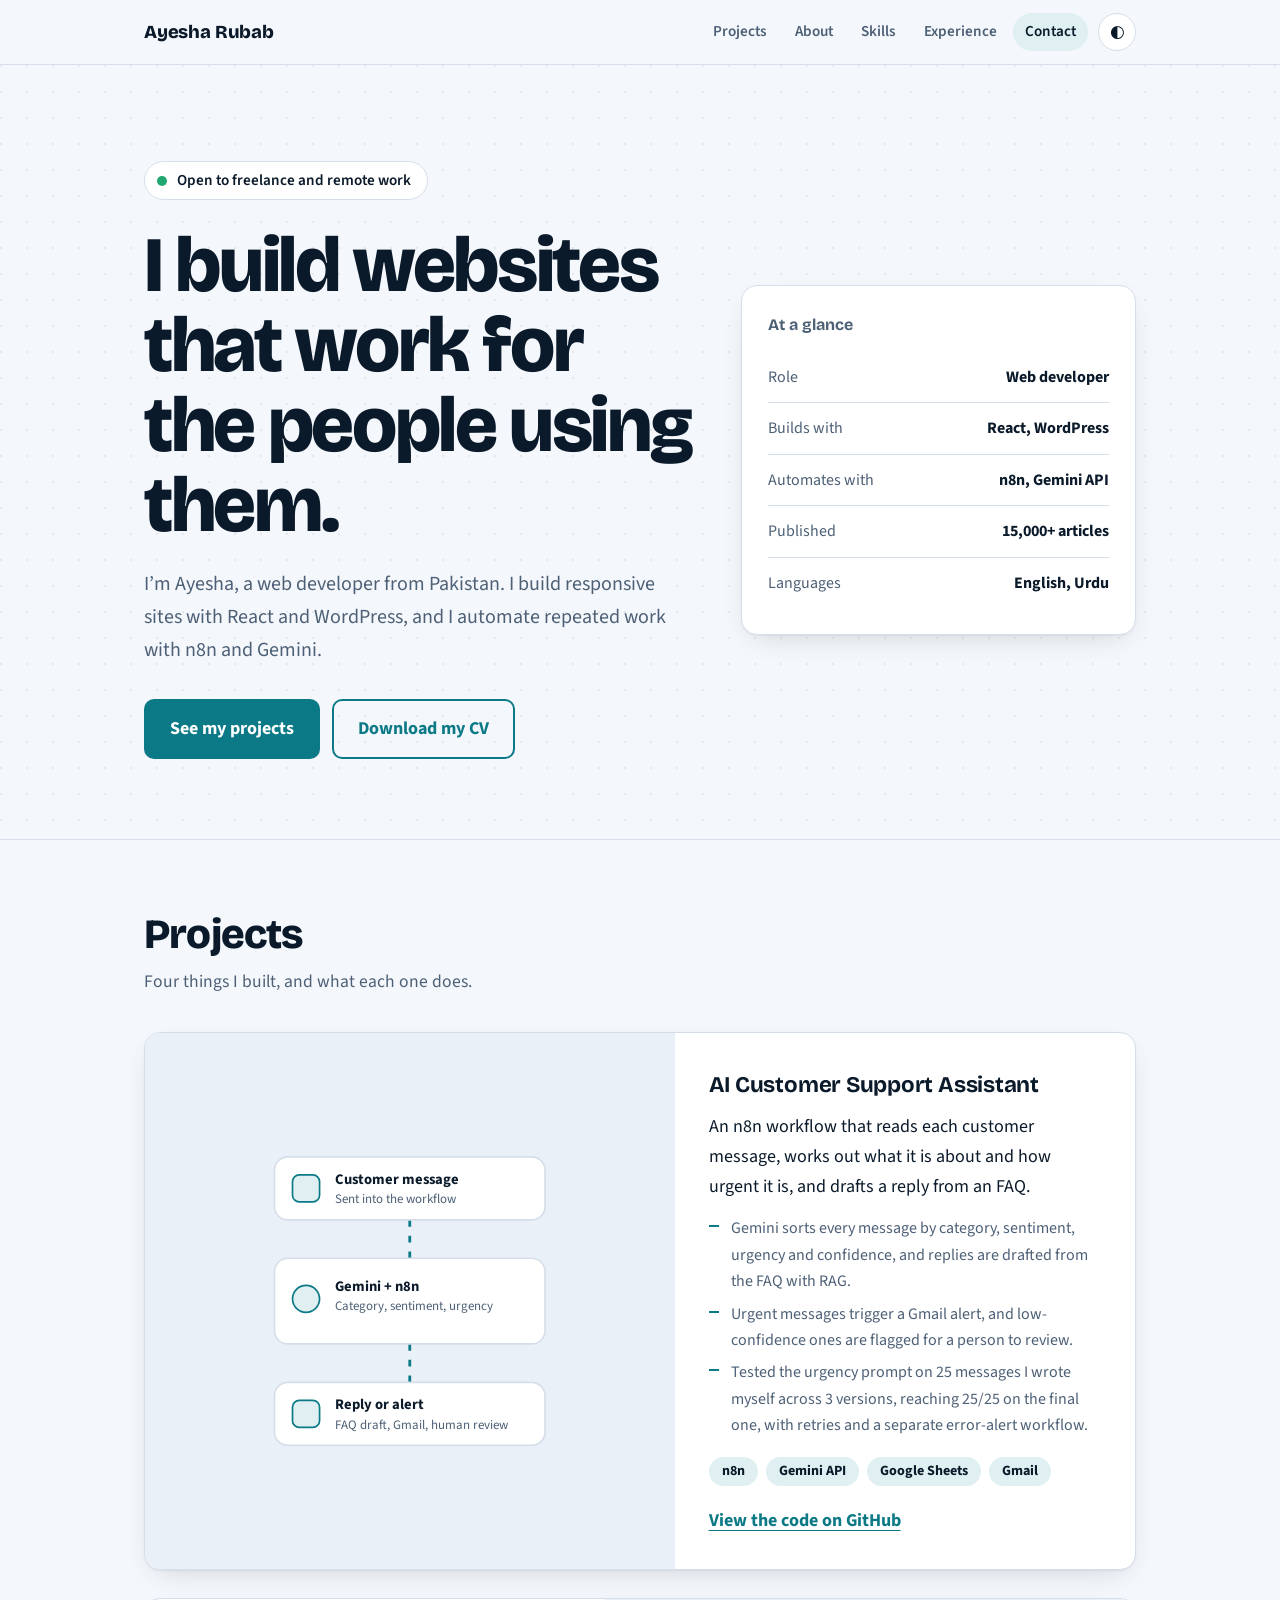
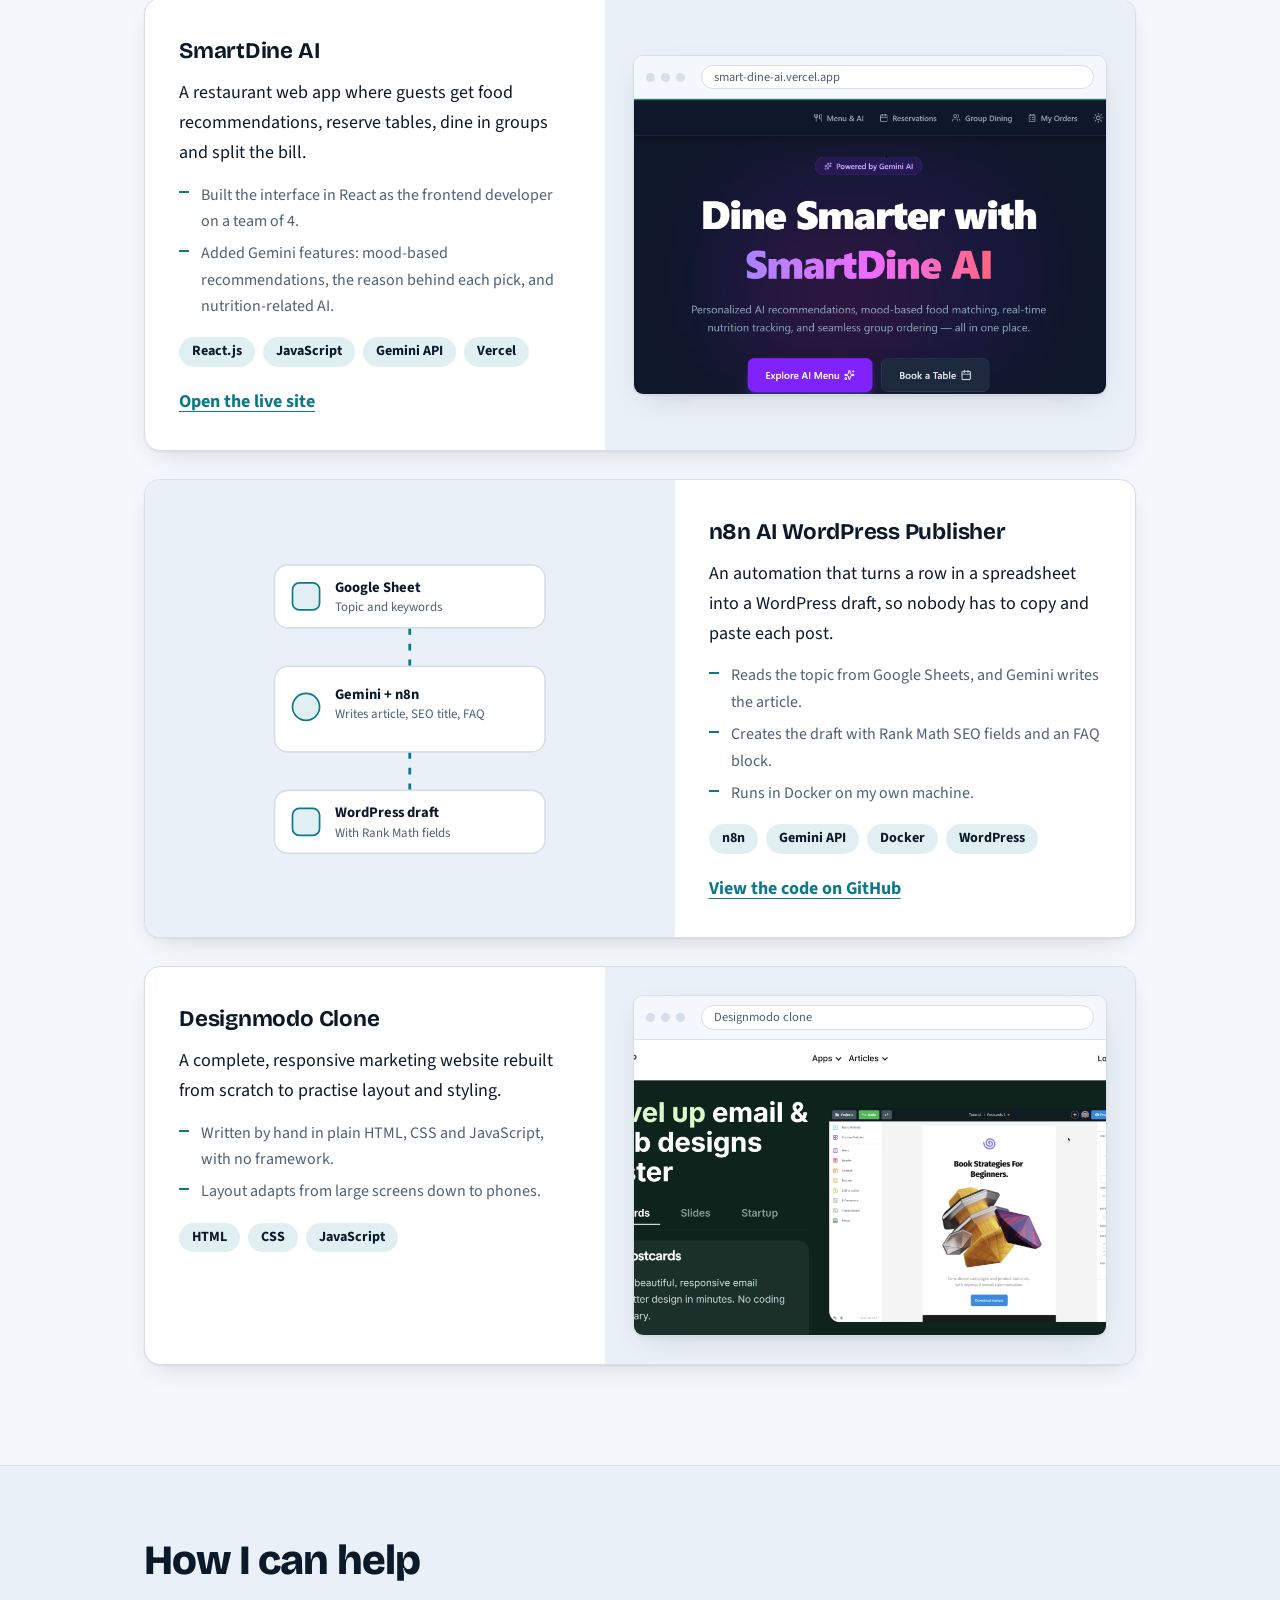
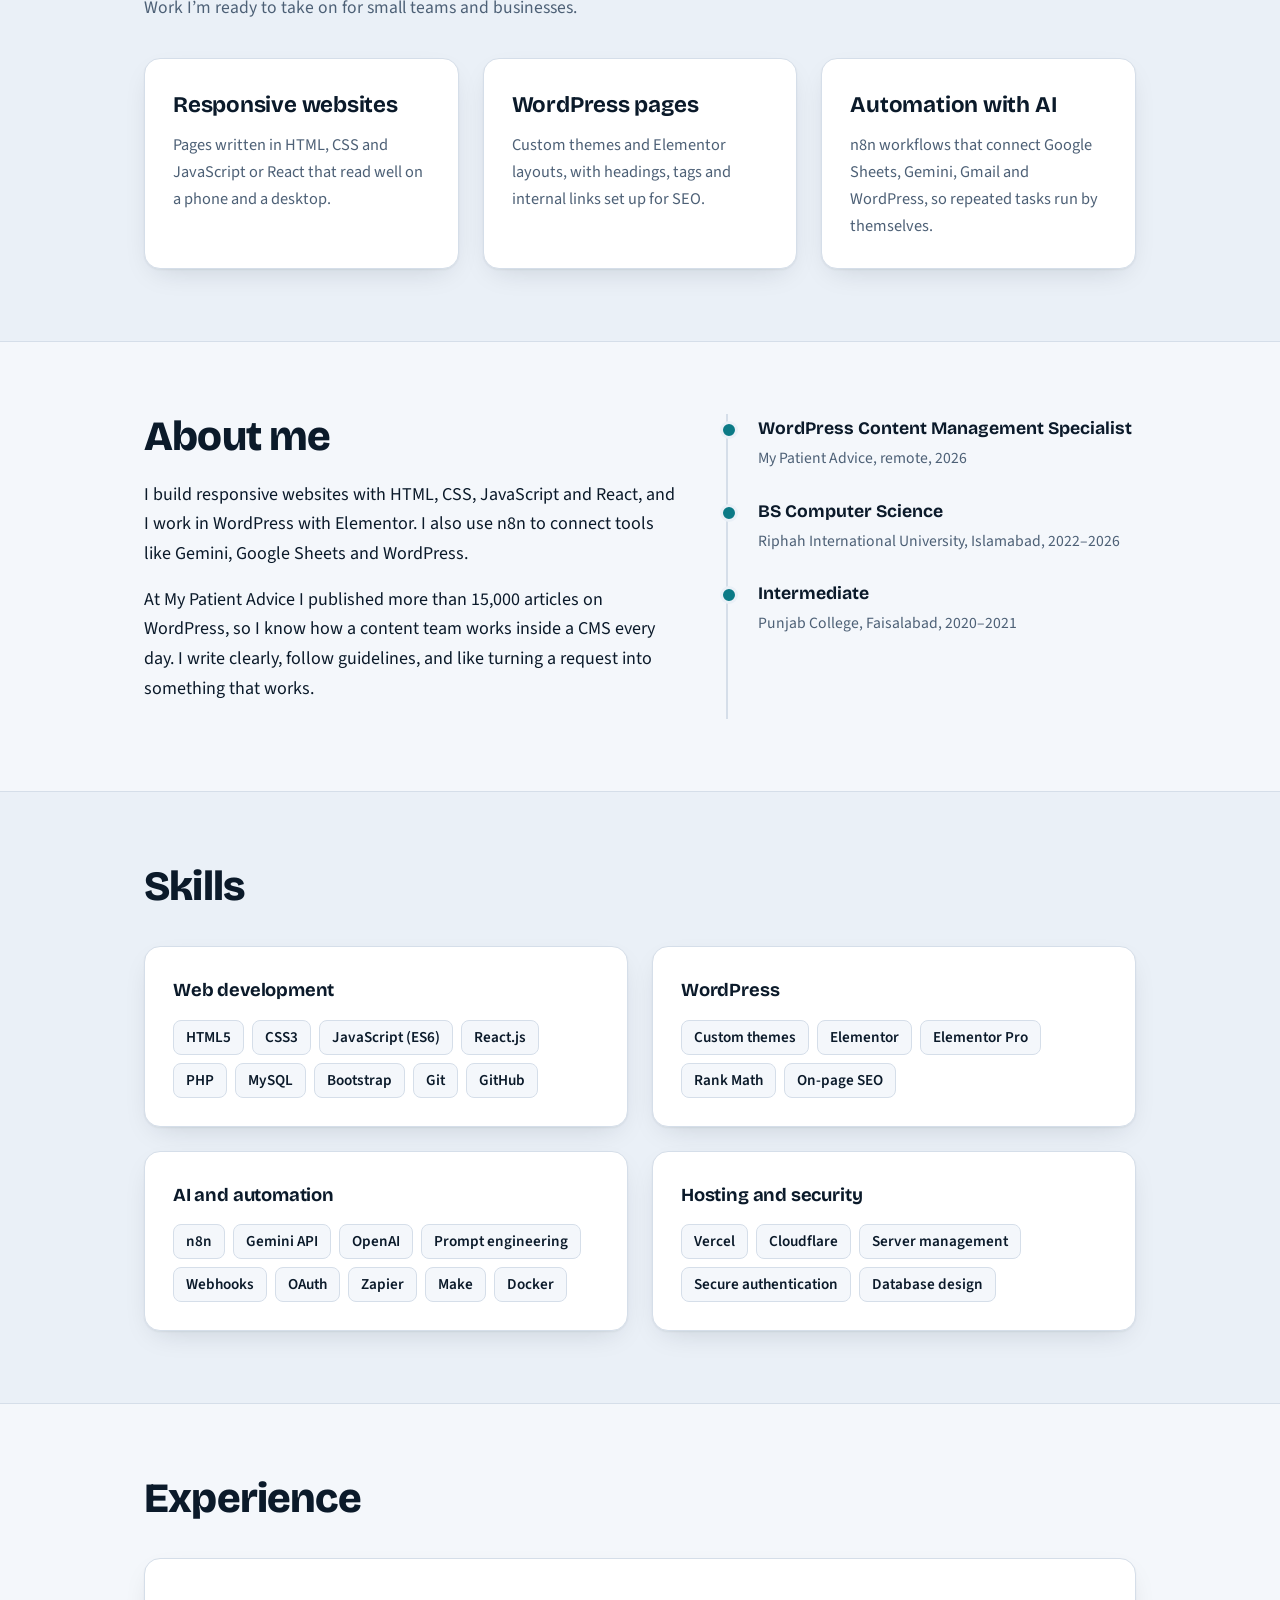
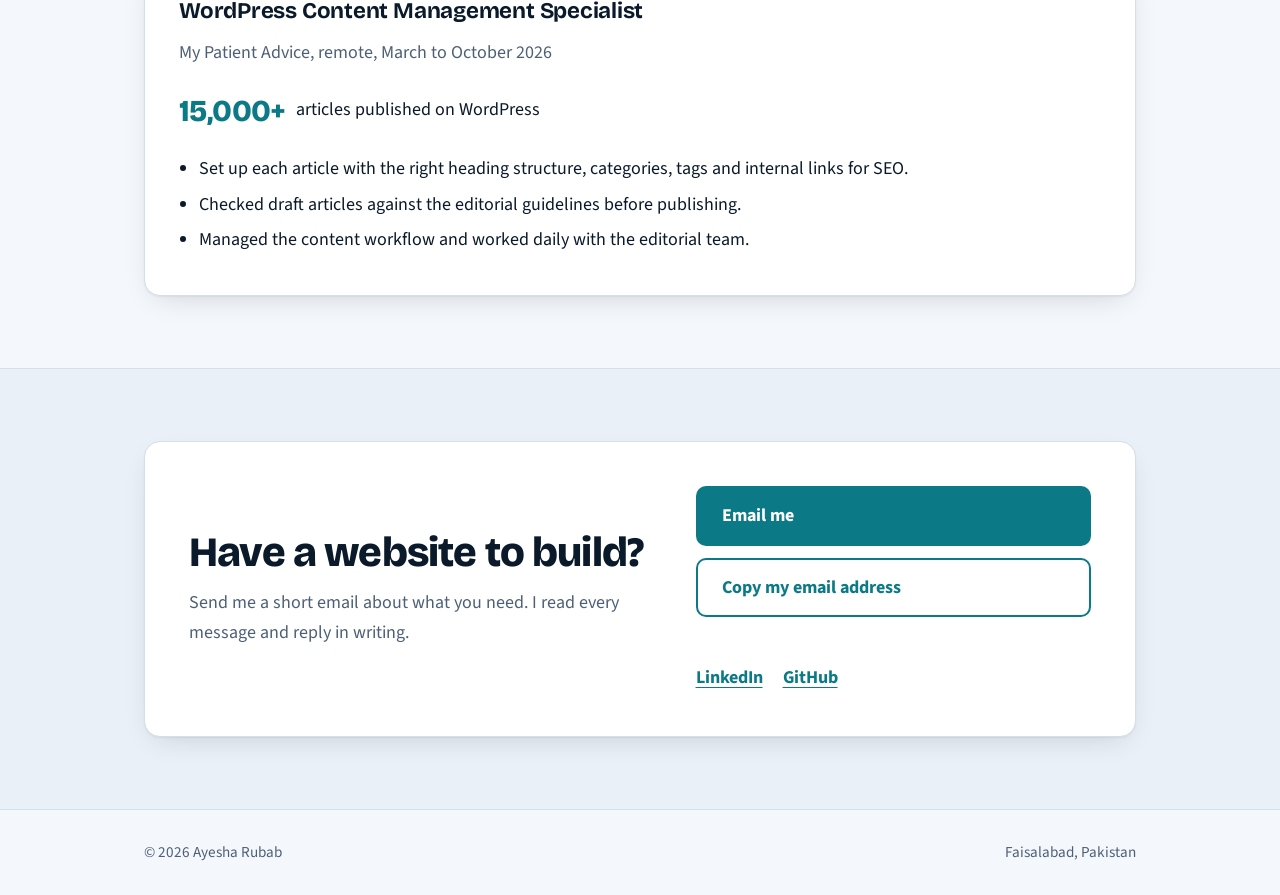
==== commit cd93a41f: "Update index.html" ====
--- a/index.html
+++ b/index.html
@@ -233,10 +233,41 @@
     <div class="wrap">
       <div class="sec-head">
         <h2 class="title">Projects</h2>
-        <p>Three things I built, and what each one does.</p>
+        <p>Four things I built, and what each one does.</p>
       </div>
 
       <article class="card proj">
+        <div class="media">
+          <div class="flow" role="img" aria-label="Flow: a customer message goes to Gemini, which classifies it, and n8n drafts a reply or sends an alert">
+            <svg viewBox="0 0 420 300" xmlns="http://www.w3.org/2000/svg">
+              <path class="pipe" d="M210 78 V112"/>
+              <path class="pipe" d="M210 188 V222"/>
+              <rect class="node" x="90" y="22" width="240" height="56" rx="12"/>
+              <rect class="ico" x="106" y="38" width="24" height="24" rx="6"/>
+              <text x="144" y="46">Customer message</text><text class="sub" x="144" y="63">Sent into the workflow</text>
+              <rect class="node" x="90" y="112" width="240" height="76" rx="12"/>
+              <rect class="ico" x="106" y="136" width="24" height="24" rx="12"/>
+              <text x="144" y="141">Gemini + n8n</text><text class="sub" x="144" y="158">Category, sentiment, urgency</text>
+              <rect class="node" x="90" y="222" width="240" height="56" rx="12"/>
+              <rect class="ico" x="106" y="238" width="24" height="24" rx="6"/>
+              <text x="144" y="246">Reply or alert</text><text class="sub" x="144" y="263">FAQ draft, Gmail, human review</text>
+            </svg>
+          </div>
+        </div>
+        <div class="body">
+          <h3>AI Customer Support Assistant</h3>
+          <p>An n8n workflow that reads each customer message, works out what it is about and how urgent it is, and drafts a reply from an FAQ.</p>
+          <ul class="did">
+            <li>Gemini sorts every message by category, sentiment, urgency and confidence, and replies are drafted from the FAQ with RAG.</li>
+            <li>Urgent messages trigger a Gmail alert, and low-confidence ones are flagged for a person to review.</li>
+            <li>Tested the urgency prompt on 25 messages I wrote myself across 3 versions, reaching 25/25 on the final one, with retries and a separate error-alert workflow.</li>
+          </ul>
+          <ul class="tags"><li>n8n</li><li>Gemini API</li><li>Google Sheets</li><li>Gmail</li></ul>
+          <div class="links"><a href="https://github.com/Ayesha-rubab-08/ai-support-assistant">View the code on GitHub</a></div>
+        </div>
+      </article>
+
+      <article class="card proj flip">
         <div class="media">
           <div class="browser">
             <div class="bar"><i></i><i></i><i></i><span>smart-dine-ai.vercel.app</span></div>
@@ -258,7 +289,7 @@
         </div>
       </article>
 
-      <article class="card proj flip">
+      <article class="card proj">
         <div class="media">
           <div class="flow" role="img" aria-label="Flow: a topic in Google Sheets goes to Gemini, which writes the article, and n8n creates a WordPress draft">
             <svg viewBox="0 0 420 300" xmlns="http://www.w3.org/2000/svg">
@@ -289,7 +320,7 @@
         </div>
       </article>
 
-      <article class="card proj">
+      <article class="card proj flip">
         <div class="media">
           <div class="browser">
             <div class="bar"><i></i><i></i><i></i><span>Designmodo clone</span></div>
